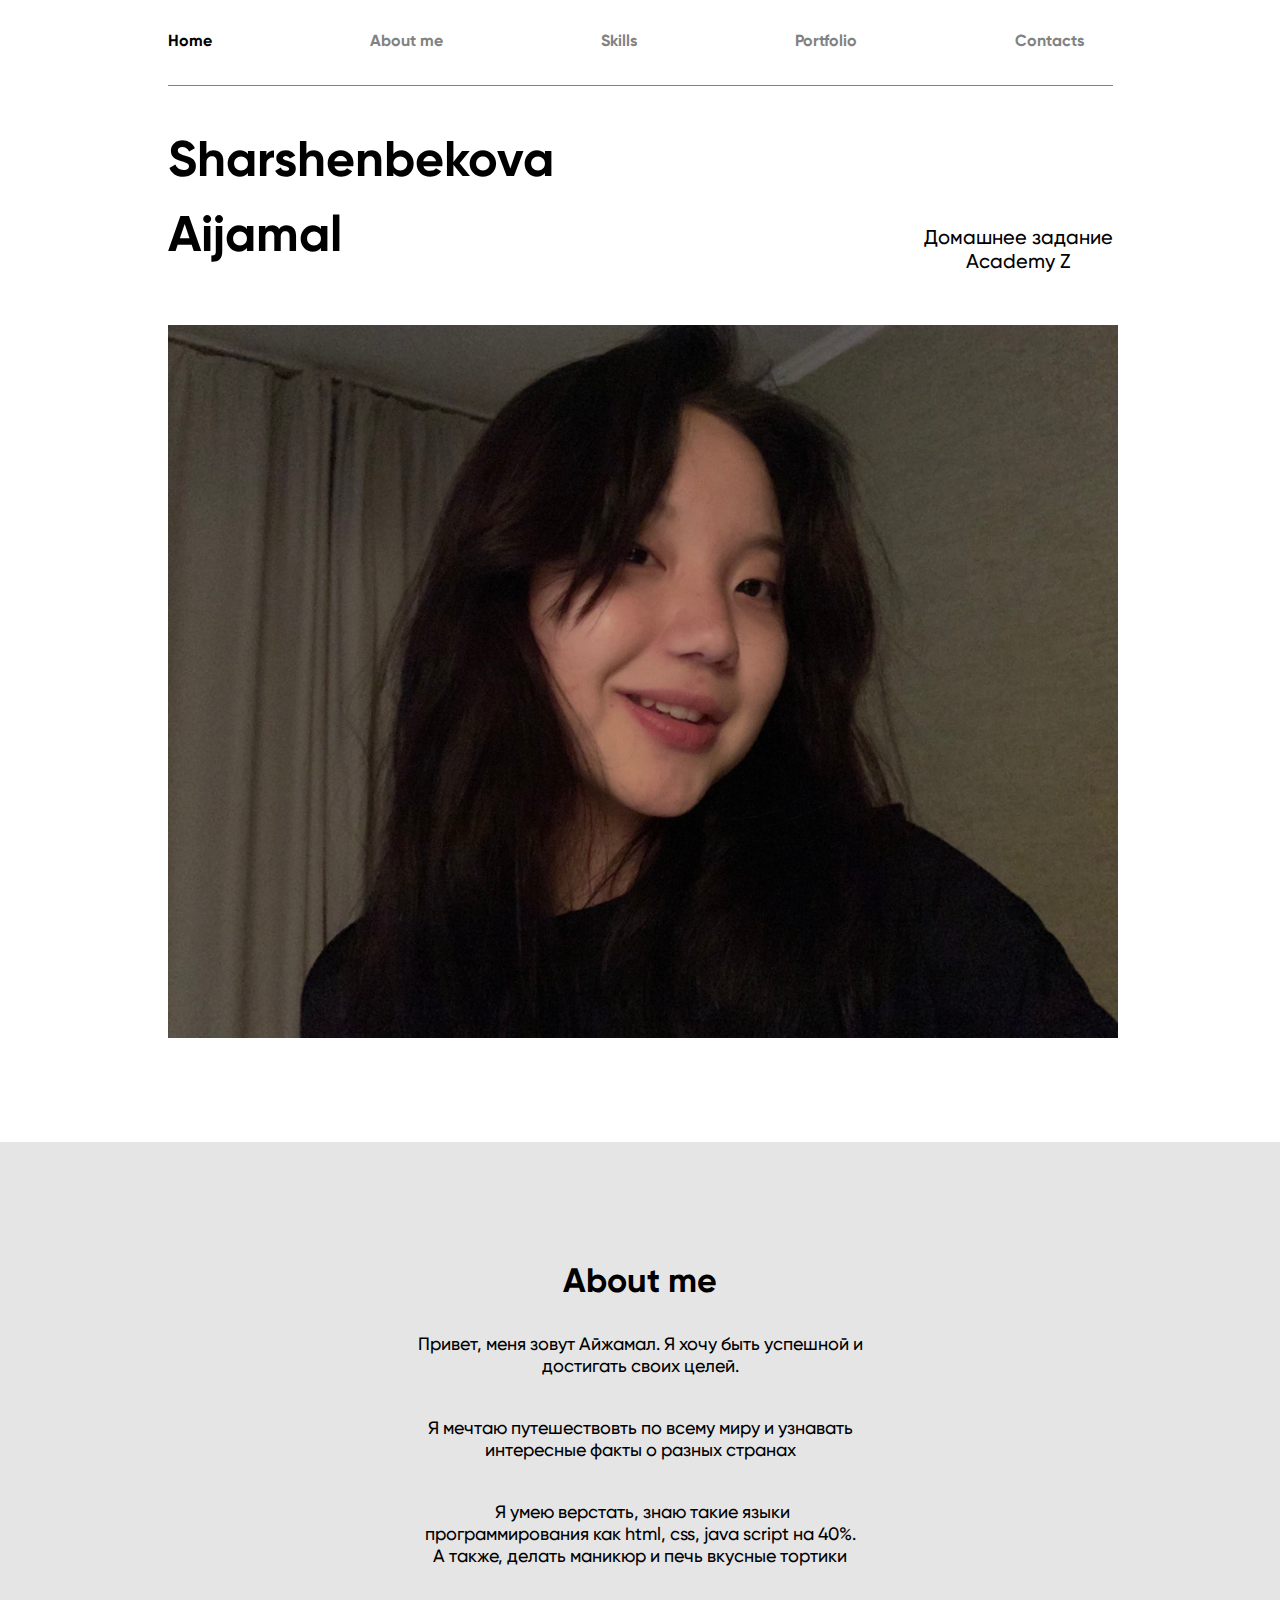
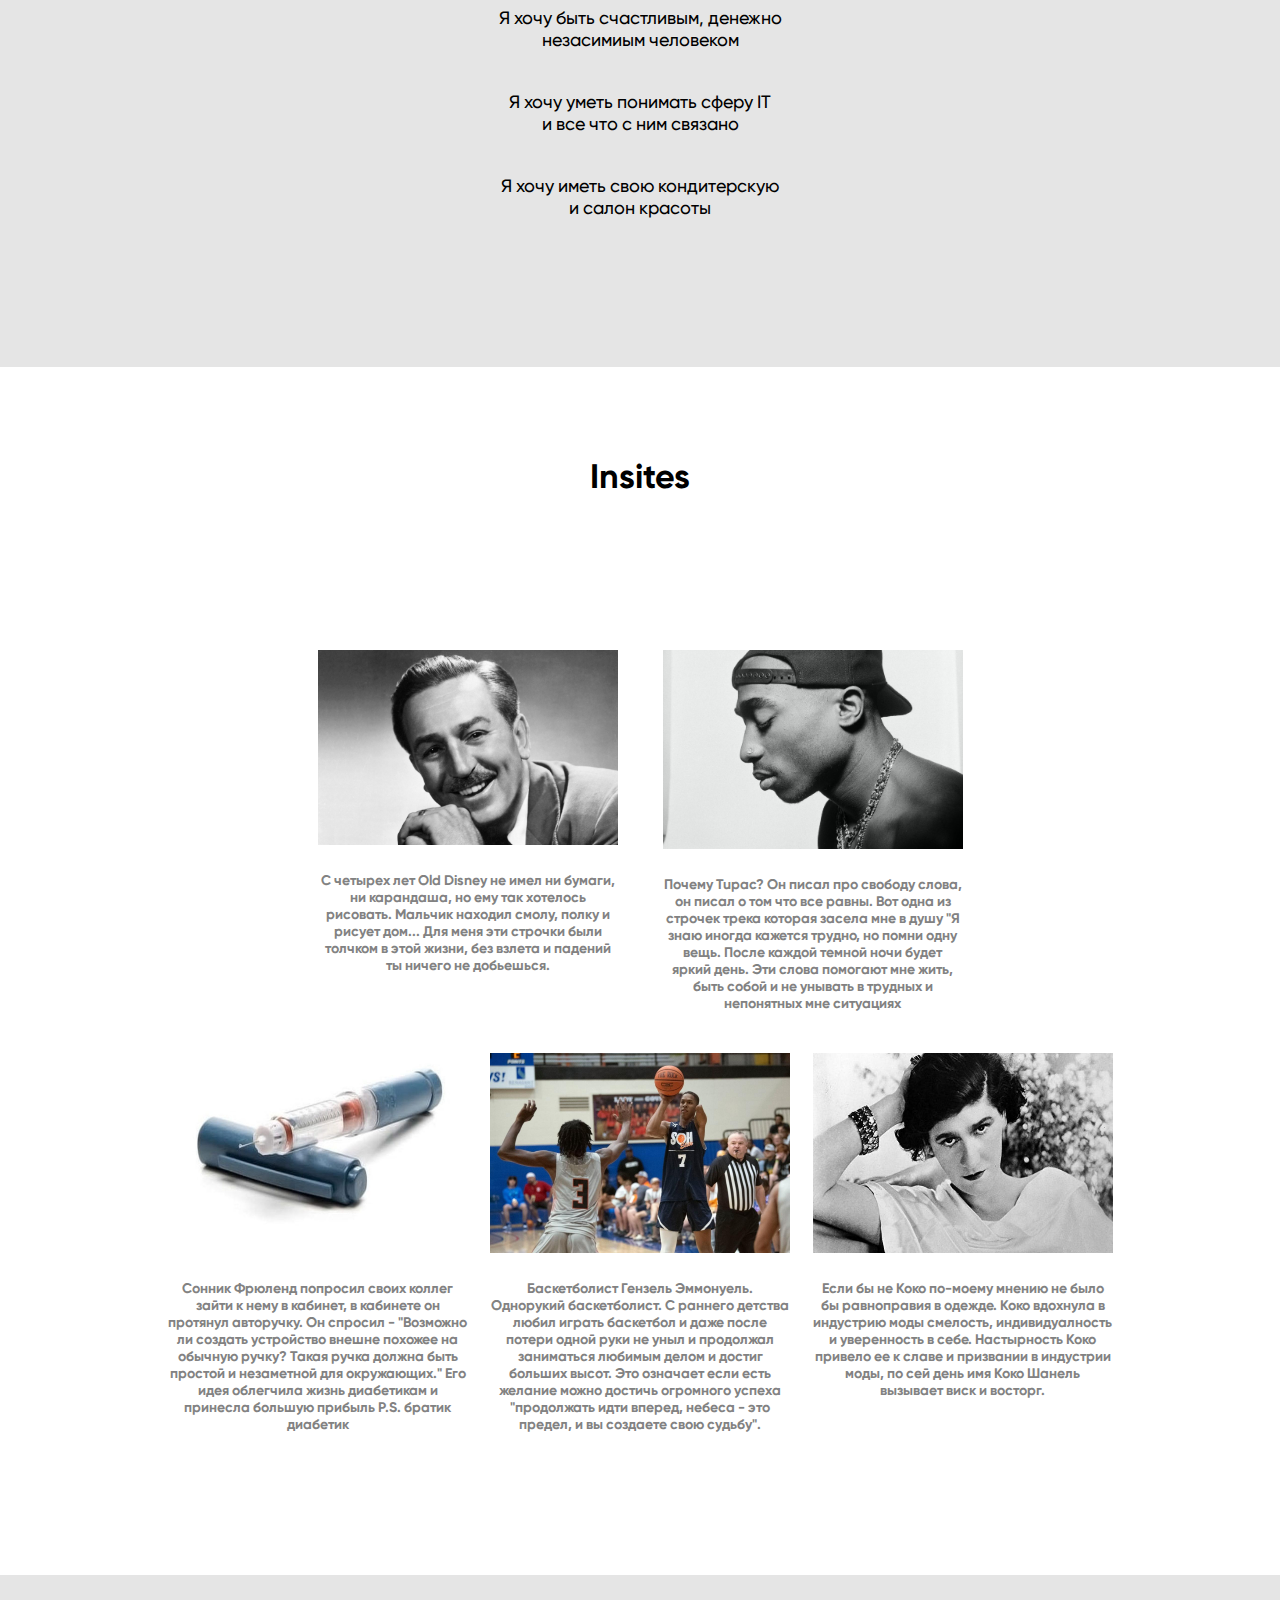
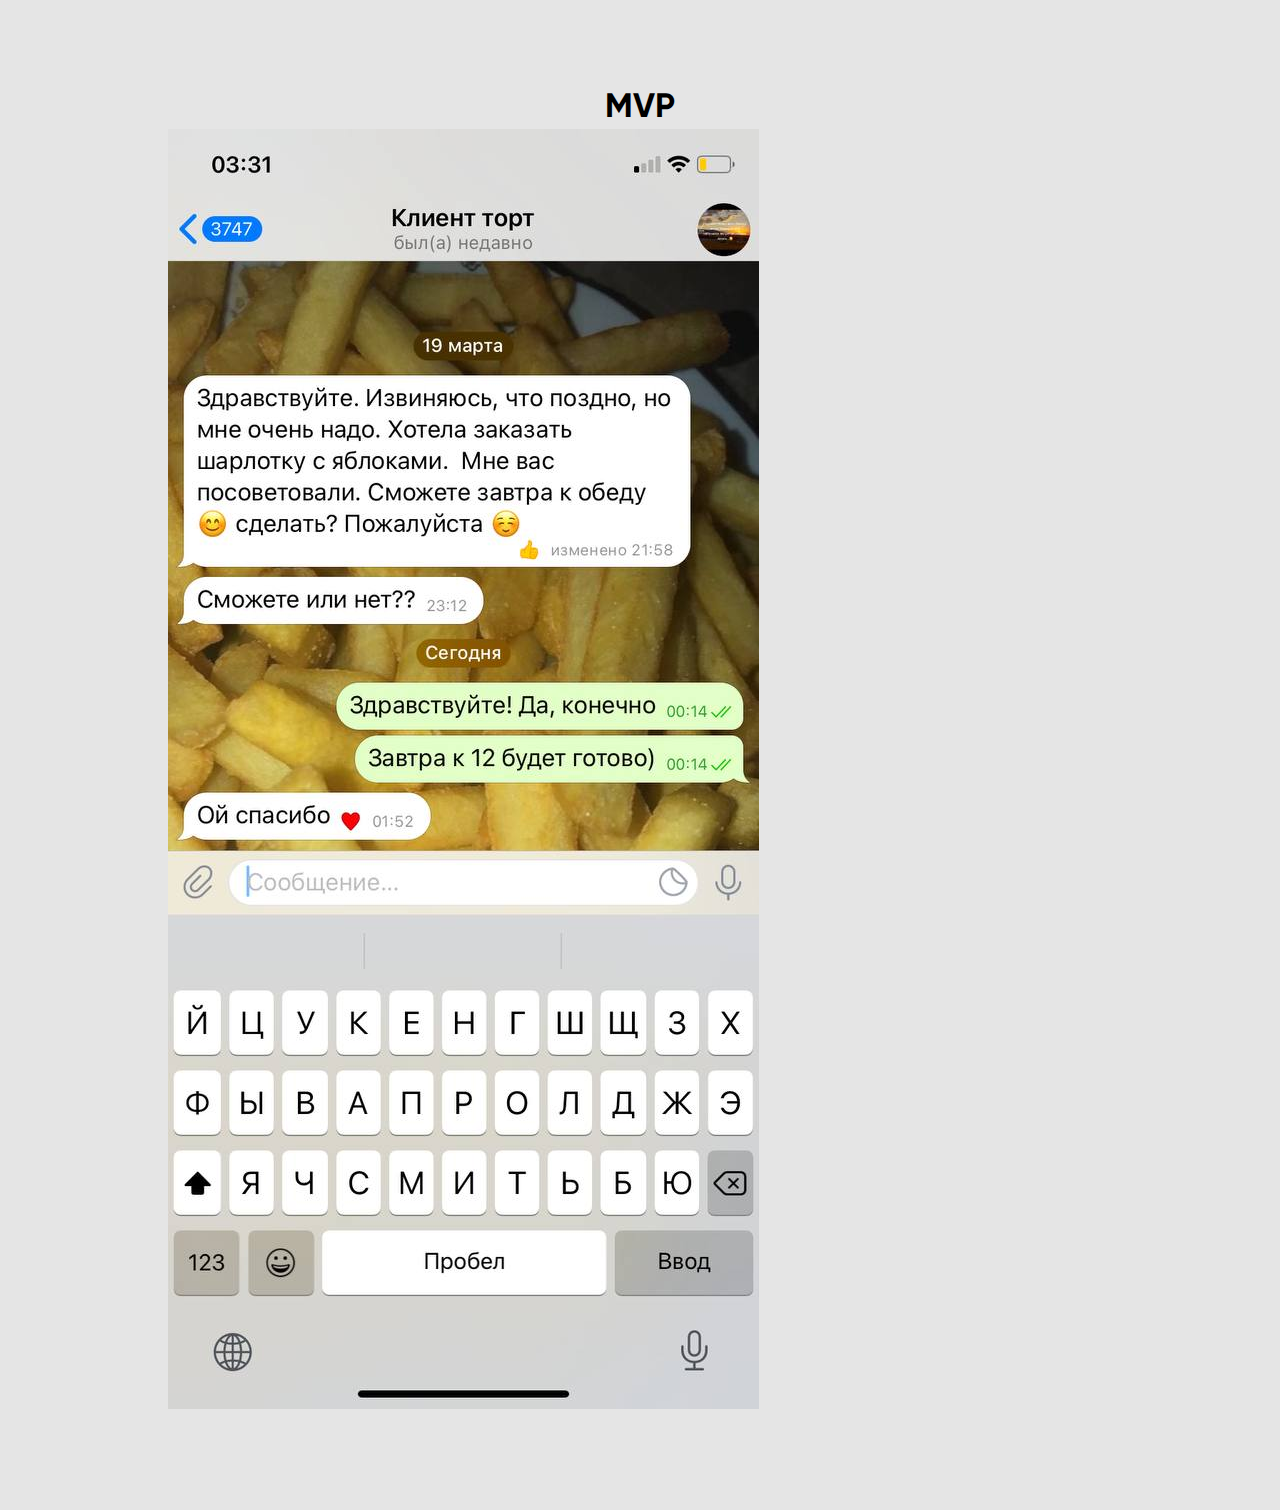
==== index.html @ e27c79f1 "aijamal" ====
<!DOCTYPE html>
<html lang="en">
    <head>
        <meta charset="UTF-8">
        <title>Denis Novik</title>
        <link rel="stylesheet" href="fonts/fonts.css">
        <link rel="stylesheet" href="css/core.css">
        <link rel="stylesheet" href="css/style.css">
    </head>
    <body>
        <div class="wrapper">

            <div class="menu">
                <div class="container">
                    <header>
                        <nav class="menu__inner">
                            <ul>
                                <li>
                                    <a class="home_a btn ordinary" href="">Home</a>
                                </li>
                                <li>
                                    <a class="btn ordinary" href="">About me</a>
                                </li>
                                <li>
                                    <a class="btn ordinary" href="">Skills</a>
                                </li>
                                <li>
                                    <a class="btn ordinary" href="">Portfolio</a>
                                </li>
                                <li>
                                    <a class="btn ordinary" href="">Contacts</a>
                                </li>
                            </ul>
                        </nav>
                    </header>
                </div>

                <div class="home">
                    <div class="container">
                        <div class="home_inner">
                            <h1>Sharshenbekova Aijamal</h1>
                            <p>Домашнее задание <br>Academy Z</p>
                            <img src="images/home/aijamal.jpg" alt=""></div>
                    </div>
                </div>

                <div class="me">
                    <div class="container">
                        <h2>About me</h2>
                        <p class="p1">Привет, меня зовут Айжамал. Я хочу быть успешной и <br>достигать своих целей.</p>
                        <p class="p1">Я мечтаю путешествовть по всему миру и узнавать  <br>интересные факты о разных странах</p>
                        <p class="p1"> Я умею верстать, знаю такие языки  <br>программирования как html, css, java script на 40%.
                            <br>А также, делать маникюр и печь вкусные тортики</p>
                        <p class="p1"> Я хочу быть счастливым, денежно <br>незасимиым человеком</p>
                        <p class="p1"> Я хочу уметь понимать сферу IT <br>и все что с ним связано</p>
                        <p class="p1"> Я хочу иметь свою кондитерскую <br>и салон красоты</p>
                    </div>
                </div>

                <div class="skills">
                    <div class="container">
                        <h2>Insites</h2>
                        <div class="skills_blocks">
                            <div class="skills_items1">
                                <div class="skills_items">
                                    <img class="disney1" src="images/skills/waltdisney.jpg" alt="">
                                    <h3>C четырех лет Old Disney не имел ни бумаги, ни карандаша, но ему так хотелось рисовать. Мальчик находил смолу, полку и рисует дом... Для меня эти строчки были толчком в этой жизни, без взлета и падений ты ничего не добьешься.</h3>
                                </div>
                                <div class="skills_items">
                                    <img class="topac" src="images/skills/topac.jpg" alt="">
                                    <h3>Почему Tupac? Он писал про свободу слова, он писал о том что все равны. Вот одна из строчек трека которая засела мне в душу "Я знаю иногда кажется трудно, но помни одну вещь. После каждой темной ночи будет яркий день. Эти слова помогают мне жить, быть собой и не унывать в трудных и непонятных мне ситуациях</h3>
                                </div>
                            </div>
                            <div class="skills_items2">
                                <div class="skills_items">
                                    <img class="hg200" src="images/skills/shpic1.jpg" alt="">
                                    <h3>Сонник Фрюленд попросил своих коллег зайти к нему в кабинет, в кабинете он протянул авторучку. Он спросил - "Возможно ли создать устройство внешне похожее на обычную ручку? Такая ручка должна быть простой и незаметной для окружающих." Его идея облегчила жизнь диабетикам и принесла большую прибыль P.S. братик диабетик</h3>
                                </div>
                                <div class="skills_items">
                                    <img src="images/skills/emonuel.jpg" alt="">
                                    <h3>Баскетболист Гензель Эммонуель. Однорукий баскетболист. С раннего детства любил играть баскетбол и даже после потери одной руки не уныл и продолжал заниматься любимым делом и достиг больших высот. Это означает если есть желание можно достичь огромного успеха "продолжать идти вперед, небеса - это предел, и вы создаете свою судьбу".</h3>
                                </div>
                                <div class="skills_items">
                                    <img class="hg200" src="images/skills/coco.jpg" alt="">
                                    <h3>Если бы не Коко по-моему мнению не было бы равноправия в одежде. Коко вдохнула в индустрию моды смелость, индивидуалность и уверенность в себе. Настырность Коко привело ее к славе и призвании в индустрии моды, по сей день имя Коко Шанель вызывает виск и восторг.</h3>
                                </div>
                            </div>
                        </div>
                    </div>
                </div>

                <div class="portfolio">
                    <div class="container">
                        <h2>MVP</h2>
                        <img src="images/mvp/mvp1.jpg" alt="">
                    </div>
                </div>

            </div>
        </div>
    </body>
</html>
---- fonts/fonts.css ----
@font-face {
	font-family: 'Girloy';
	src: url('Gilroy-Bold[1]/fonts/Gilroy-Bold[1].eot');
	src: local('☺'), url('Gilroy-Bold[1]/fonts/Gilroy-Bold[1].woff') format('woff'), url('Gilroy-Bold[1]/fonts/Gilroy-Bold[1].ttf') format('truetype'), url('Gilroy-Bold[1]/fonts/Gilroy-Bold[1].svg') format('svg');
	font-weight: 700;
	font-style: normal;
}
@font-face {
	font-family: 'Girloy';
	src: url('Gilroy-Medium/fonts/Gilroy-Medium.eot');
	src: local('☺'), url('Gilroy-Medium/fonts/Gilroy-Medium.woff') format('woff'), url('Gilroy-Medium/fonts/Gilroy-Medium.ttf') format('truetype'), url('Gilroy-Medium/fonts/Gilroy-Medium.svg') format('svg');
	font-weight: 500;
	font-style: normal;
}
---- css/core.css ----
* {
    font: 14px "Girloy", sans-serif;
    font-weight: normal;
    margin: 0;
    padding: 0;
    box-sizing: border-box;
}
.container {
    width: 945px;
    margin: 0 auto;
}
.btn.ordinary {
    color: #828282;
    text-decoration: none;
}
h2 {
    font-size: 34px;
    text-align: center;
    font-weight: bold;
}
---- css/style.css ----
/*MENU*/
.menu {
    padding: 32px 0 0;
}
.menu__inner ul {
    list-style-type: none;
    padding: 0;
    height: 54px;
    width: 945px;
    border-bottom: 1px solid #828282;
}
.menu__inner ul li {
    display: inline;
}
.menu__inner ul li:not(:last-child) {
    margin-right: 155px;
}
.menu__inner a {
    font-weight: 700;
    font-size: 16px;
}
.menu__inner .home_a {
    color: black;
}
/*HOME*/
.home {
    padding: 39px 0 104px;
}
.home_inner {
    display: flex;
    justify-content: space-between;
    align-items: end;
    flex-wrap: wrap;
}
.home_inner h1 {
    font-weight: 700;
    margin: 0;
    flex: 0 1 123px;
    font-size: 50px;
    line-height: 75px;
}
.home_inner p {
    font-size: 20px;
    text-align: center;
}
.home_inner a {
    font-weight: 500;
    transform: rotate(-90deg);
    margin-bottom: 20px;
    color: #828282;
}
.home_inner .eng {
    color: black;
}
.home_inner img {
    margin-top: 50px;
    width: 950px;
}
.me {
    padding: 120px 0 107px;
    background-color: #E5E5E5;
}
.me p {
    width: 485px;
    margin: 0 auto;
    text-align: center;
    font-size: 18px;
}
.me .p1 {
    margin: 30px auto 40px;
}
.skills {
    padding: 91px 0 101px;
}
.skills_items1 {
    display: flex;
    justify-content: space-between;
    width: 645px;
    margin: 150px auto 0;
}
.skills_items2 {
    display: flex;
    justify-content: space-between;
    width: 100%;
}
.skills_items {
    flex: 0 1 166px;
    text-align: center;
}
.skills_items .hg200 {
    height: 200px;
}
.skills_items img {
    width: 300px;
}
.skills_items h3 {
    margin: 23px auto 40px;
    color: #828282;
    font-weight: bold;
}
.skills_items .stars4 {
    margin-top: 15px;
}
/*PORTFOLIO*/
.portfolio {
    padding: 112px 0 96px;
    background-color: #E5E5E5;
}
.portfolio h2 {
    text-align: center;
    font-weight: bold;
    font-size: 34px;
}
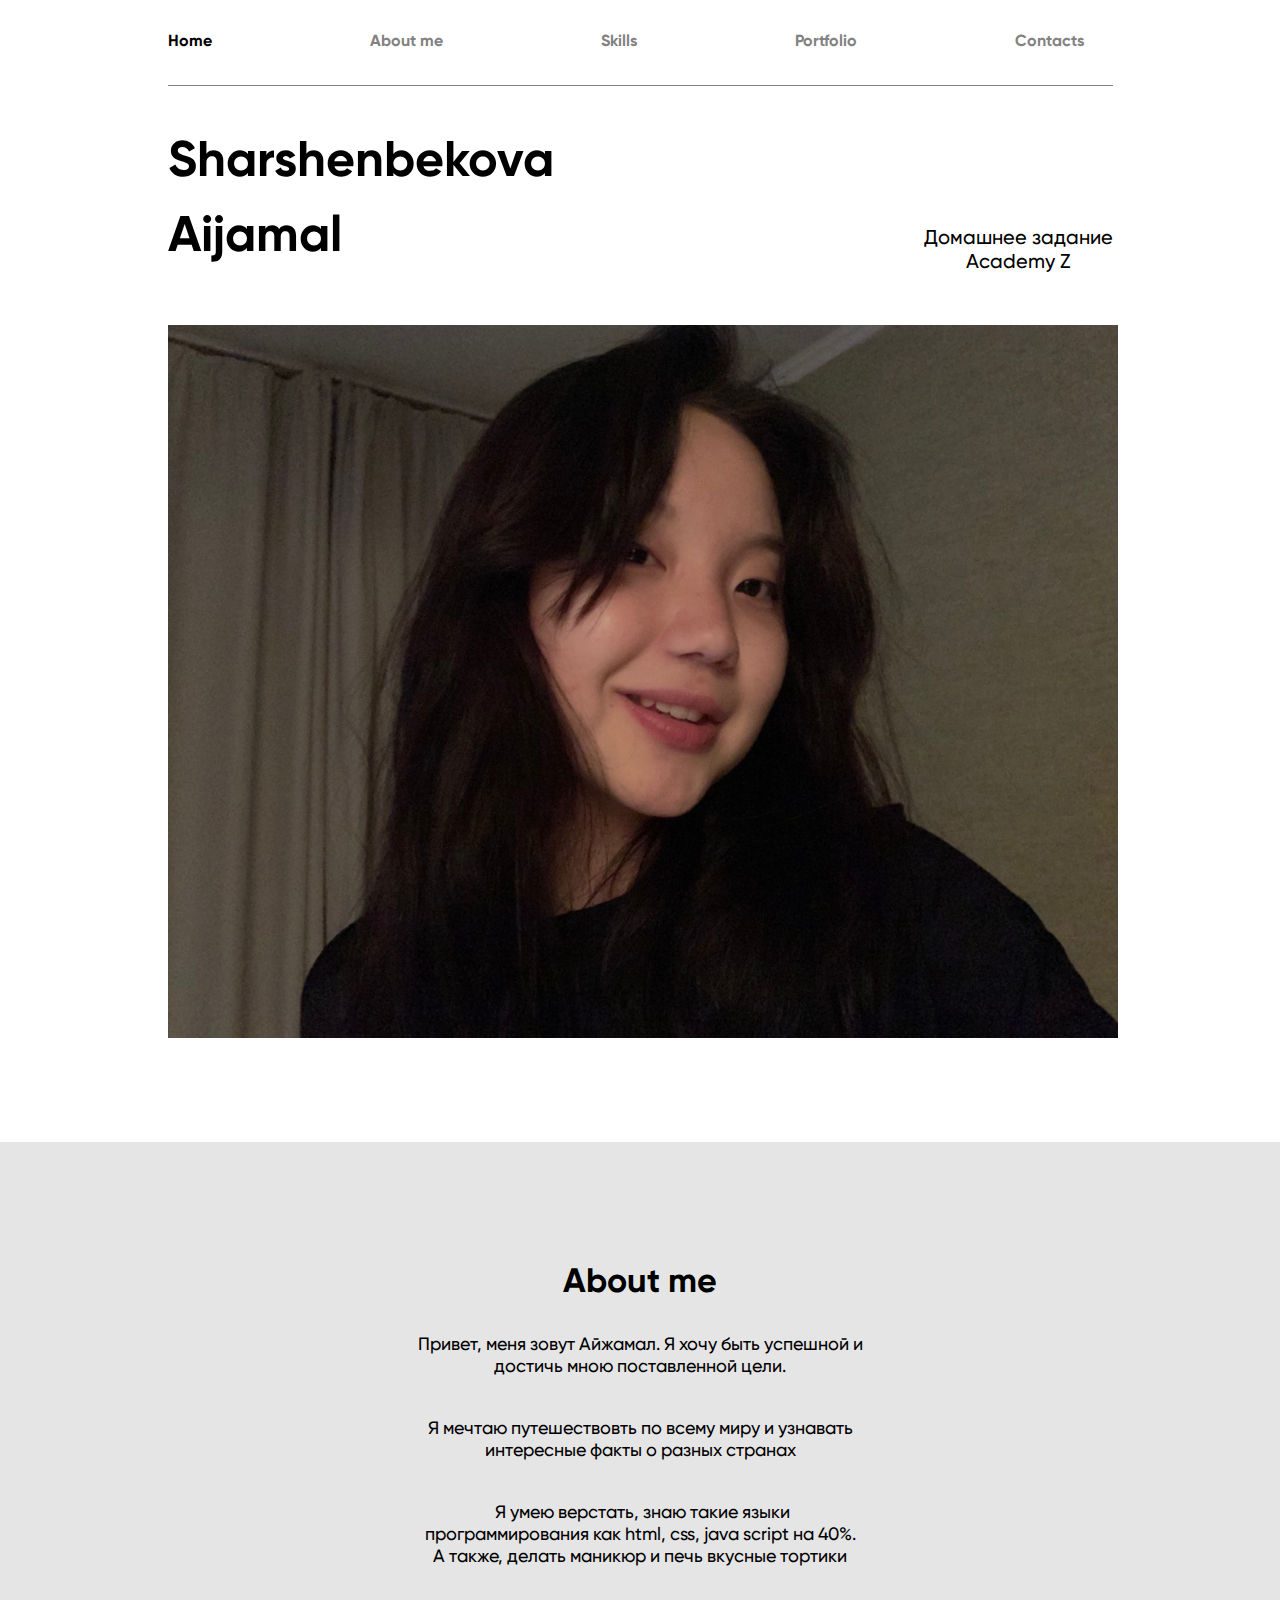
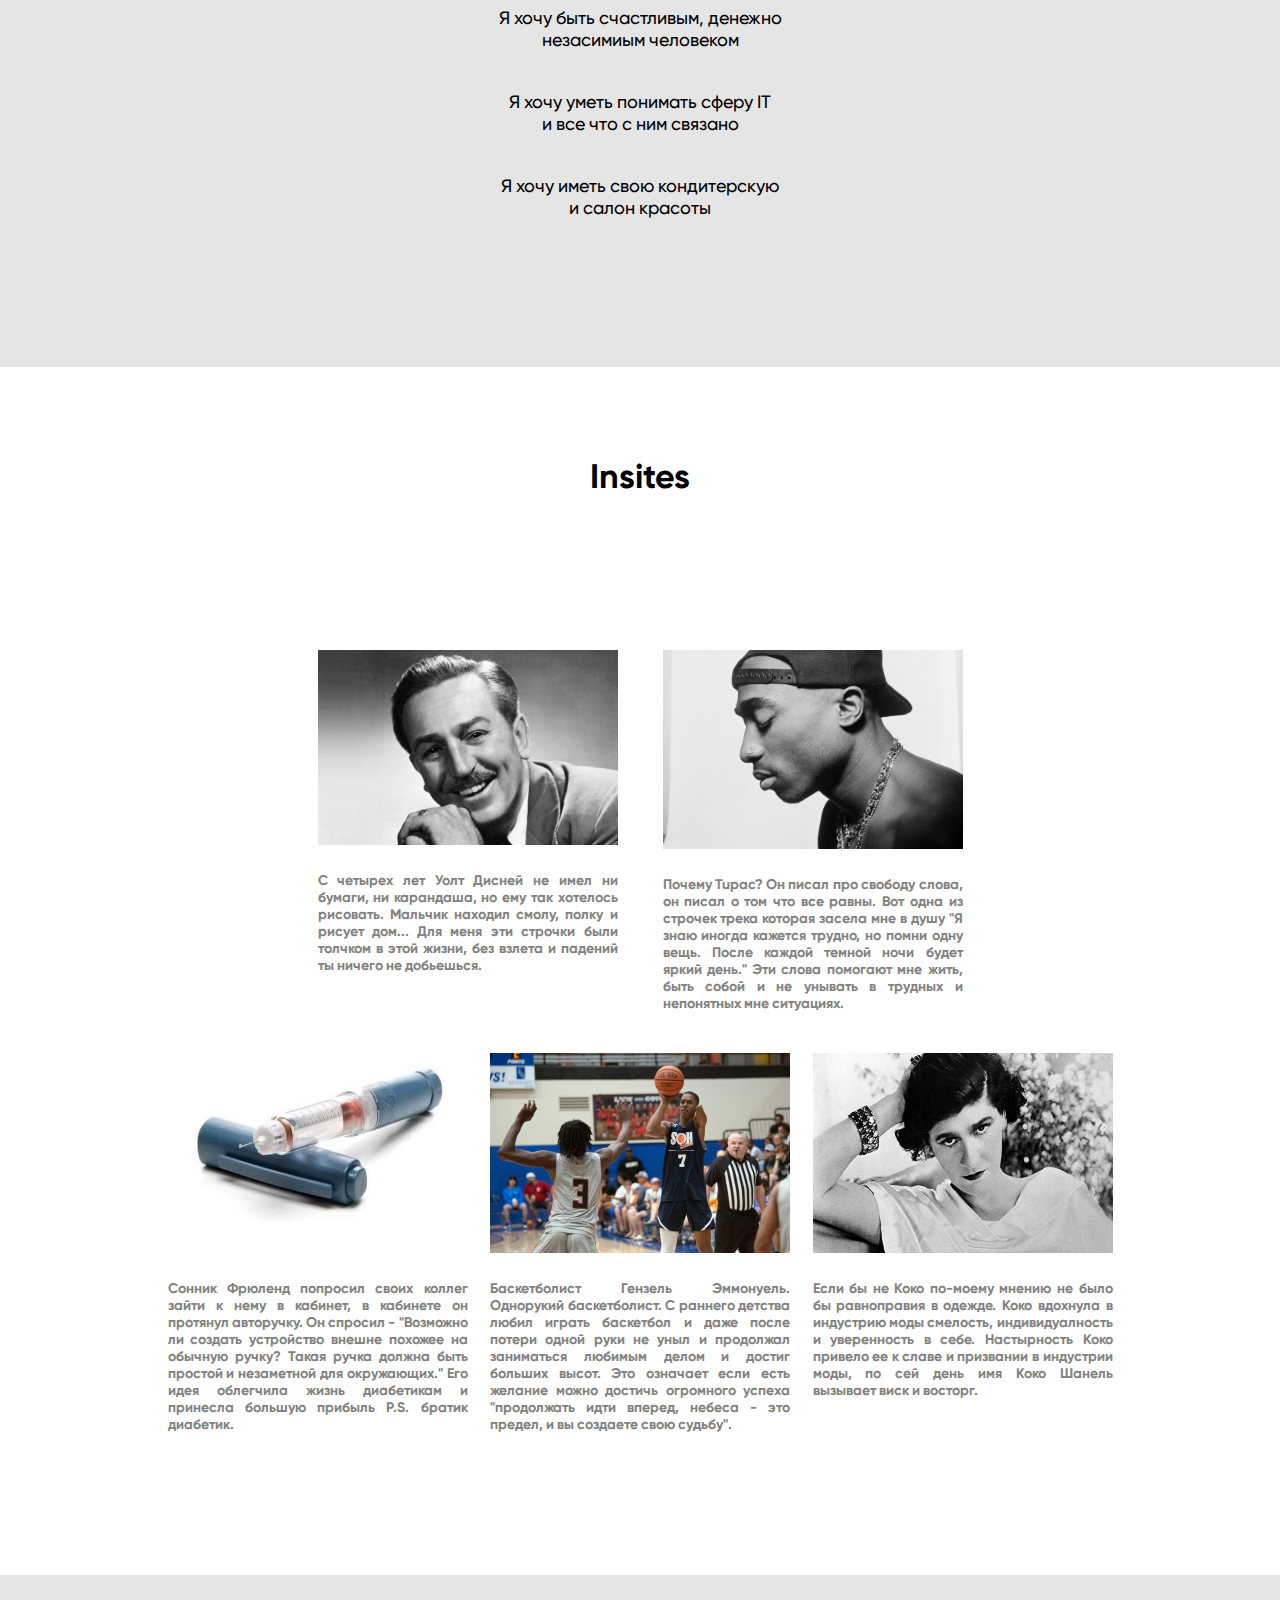
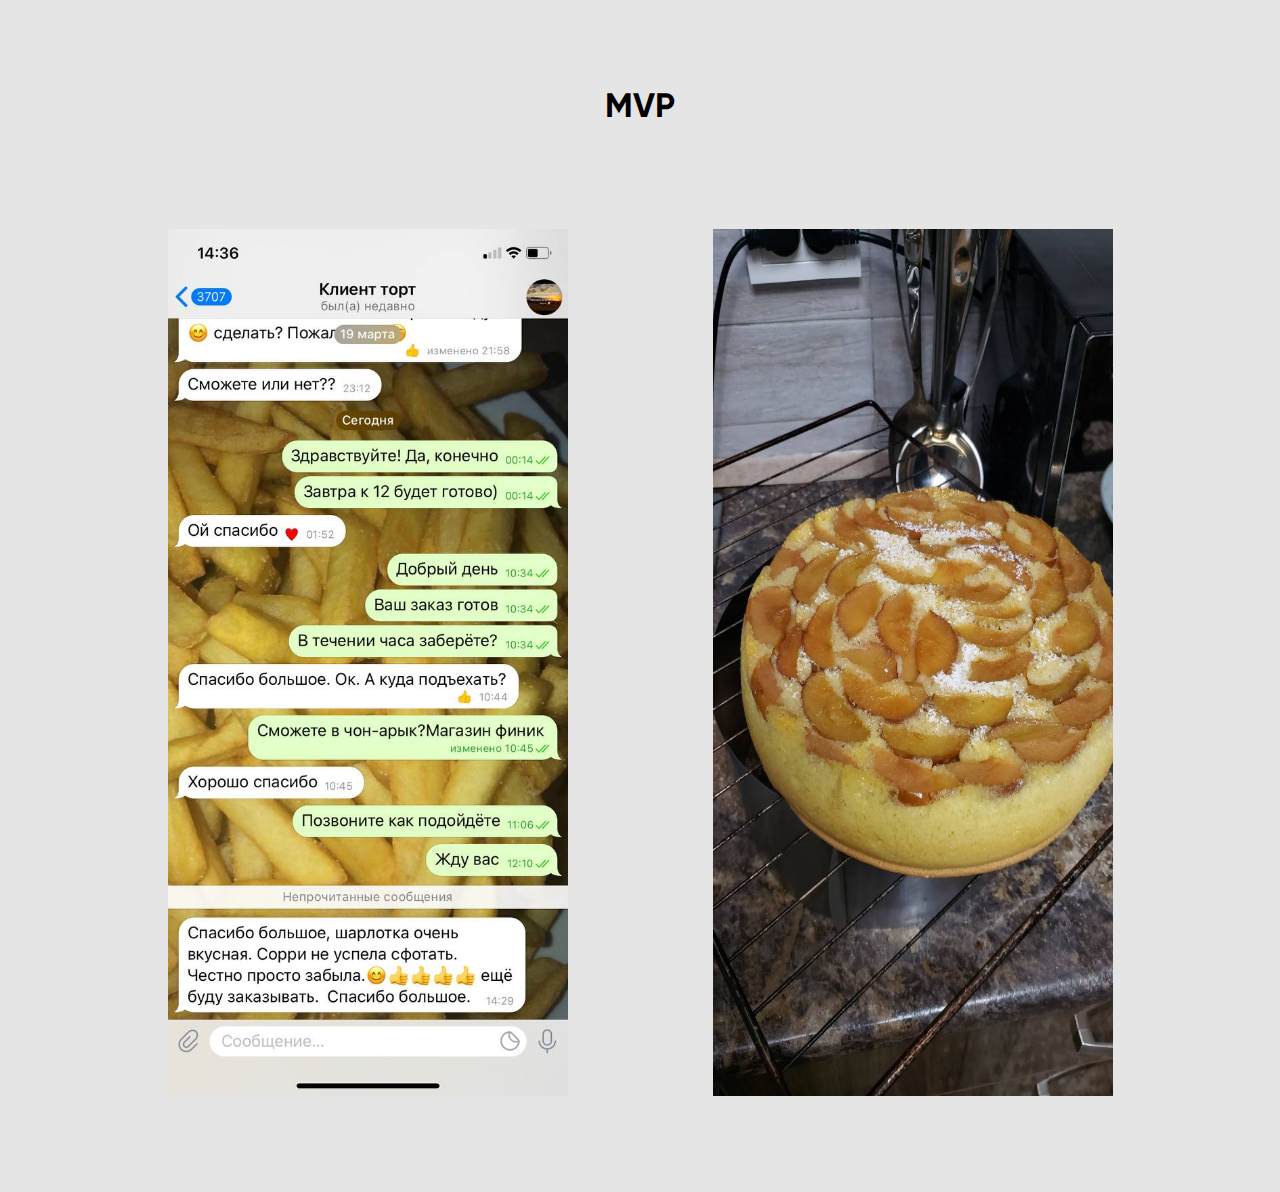
==== commit 6d6fafee: "aijamal" ====
--- a/index.html
+++ b/index.html
@@ -47,7 +47,7 @@
                 <div class="me">
                     <div class="container">
                         <h2>About me</h2>
-                        <p class="p1">Привет, меня зовут Айжамал. Я хочу быть успешной и <br>достигать своих целей.</p>
+                        <p class="p1">Привет, меня зовут Айжамал. Я хочу быть успешной и <br>достичь мною поставленной цели.</p>
                         <p class="p1">Я мечтаю путешествовть по всему миру и узнавать  <br>интересные факты о разных странах</p>
                         <p class="p1">  Я умею верстать, знаю такие языки  <br>программирования как html, css, java script на 40%.
@@ -65,17 +65,17 @@
                             <div class="skills_items1">
                                 <div class="skills_items">
                                     <img class="disney1" src="images/skills/waltdisney.jpg" alt="">
-                                    <h3>C четырех лет Old Disney не имел ни бумаги, ни карандаша, но ему так хотелось рисовать. Мальчик находил смолу, полку и рисует дом... Для меня эти строчки были толчком в этой жизни, без взлета и падений ты ничего не добьешься.</h3>
+                                    <h3>C четырех лет Уолт Дисней не имел ни бумаги, ни карандаша, но ему так хотелось рисовать. Мальчик находил смолу, полку и рисует дом... Для меня эти строчки были толчком в этой жизни, без взлета и падений ты ничего не добьешься.</h3>
                                 </div>
                                 <div class="skills_items">
                                     <img class="topac" src="images/skills/topac.jpg" alt="">
-                                    <h3>Почему Tupac? Он писал про свободу слова, он писал о том что все равны. Вот одна из строчек трека которая засела мне в душу "Я знаю иногда кажется трудно, но помни одну вещь. После каждой темной ночи будет яркий день. Эти слова помогают мне жить, быть собой и не унывать в трудных и непонятных мне ситуациях</h3>
+                                    <h3>Почему Tupac? Он писал про свободу слова, он писал о том что все равны. Вот одна из строчек трека которая засела мне в душу "Я знаю иногда кажется трудно, но помни одну вещь. После каждой темной ночи будет яркий день." Эти слова помогают мне жить, быть собой и не унывать в трудных и непонятных мне ситуациях.</h3>
                                 </div>
                             </div>
                             <div class="skills_items2">
                                 <div class="skills_items">
                                     <img class="hg200" src="images/skills/shpic1.jpg" alt="">
-                                    <h3>Сонник Фрюленд попросил своих коллег зайти к нему в кабинет, в кабинете он протянул авторучку. Он спросил - "Возможно ли создать устройство внешне похожее на обычную ручку? Такая ручка должна быть простой и незаметной для окружающих." Его идея облегчила жизнь диабетикам и принесла большую прибыль P.S. братик диабетик</h3>
+                                    <h3>Сонник Фрюленд попросил своих коллег зайти к нему в кабинет, в кабинете он протянул авторучку. Он спросил - "Возможно ли создать устройство внешне похожее на обычную ручку? Такая ручка должна быть простой и незаметной для окружающих." Его идея облегчила жизнь диабетикам и принесла большую прибыль P.S. братик диабетик.</h3>
                                 </div>
                                 <div class="skills_items">
                                     <img src="images/skills/emonuel.jpg" alt="">
@@ -92,8 +92,13 @@
 
                 <div class="portfolio">
                     <div class="container">
-                        <h2>MVP</h2>
-                        <img src="images/mvp/mvp1.jpg" alt="">
+                        <div class="mvp_inner">
+                            <h2>MVP</h2>
+                            <div class="mvp">
+                                <img src="images/mvp/mvp.jpg" alt="mvp">
+                                <img src="images/mvp/mvp2.jpg" alt="mvp2">
+                            </div>
+                        </div>
                     </div>
                 </div>
 
--- a/css/style.css
+++ b/css/style.css
@@ -93,10 +93,12 @@
 .skills_items img {
     width: 300px;
 }
+
 .skills_items h3 {
     margin: 23px auto 40px;
     color: #828282;
     font-weight: bold;
+    text-align: justify;
 }
 .skills_items .stars4 {
     margin-top: 15px;
@@ -110,4 +112,12 @@
     text-align: center;
     font-weight: bold;
     font-size: 34px;
+    margin-bottom: 100px;
 }
+.portfolio .mvp {
+    display: flex;
+    justify-content: space-between;
+}
+.portfolio .mvp img {
+    width: 400px;
+}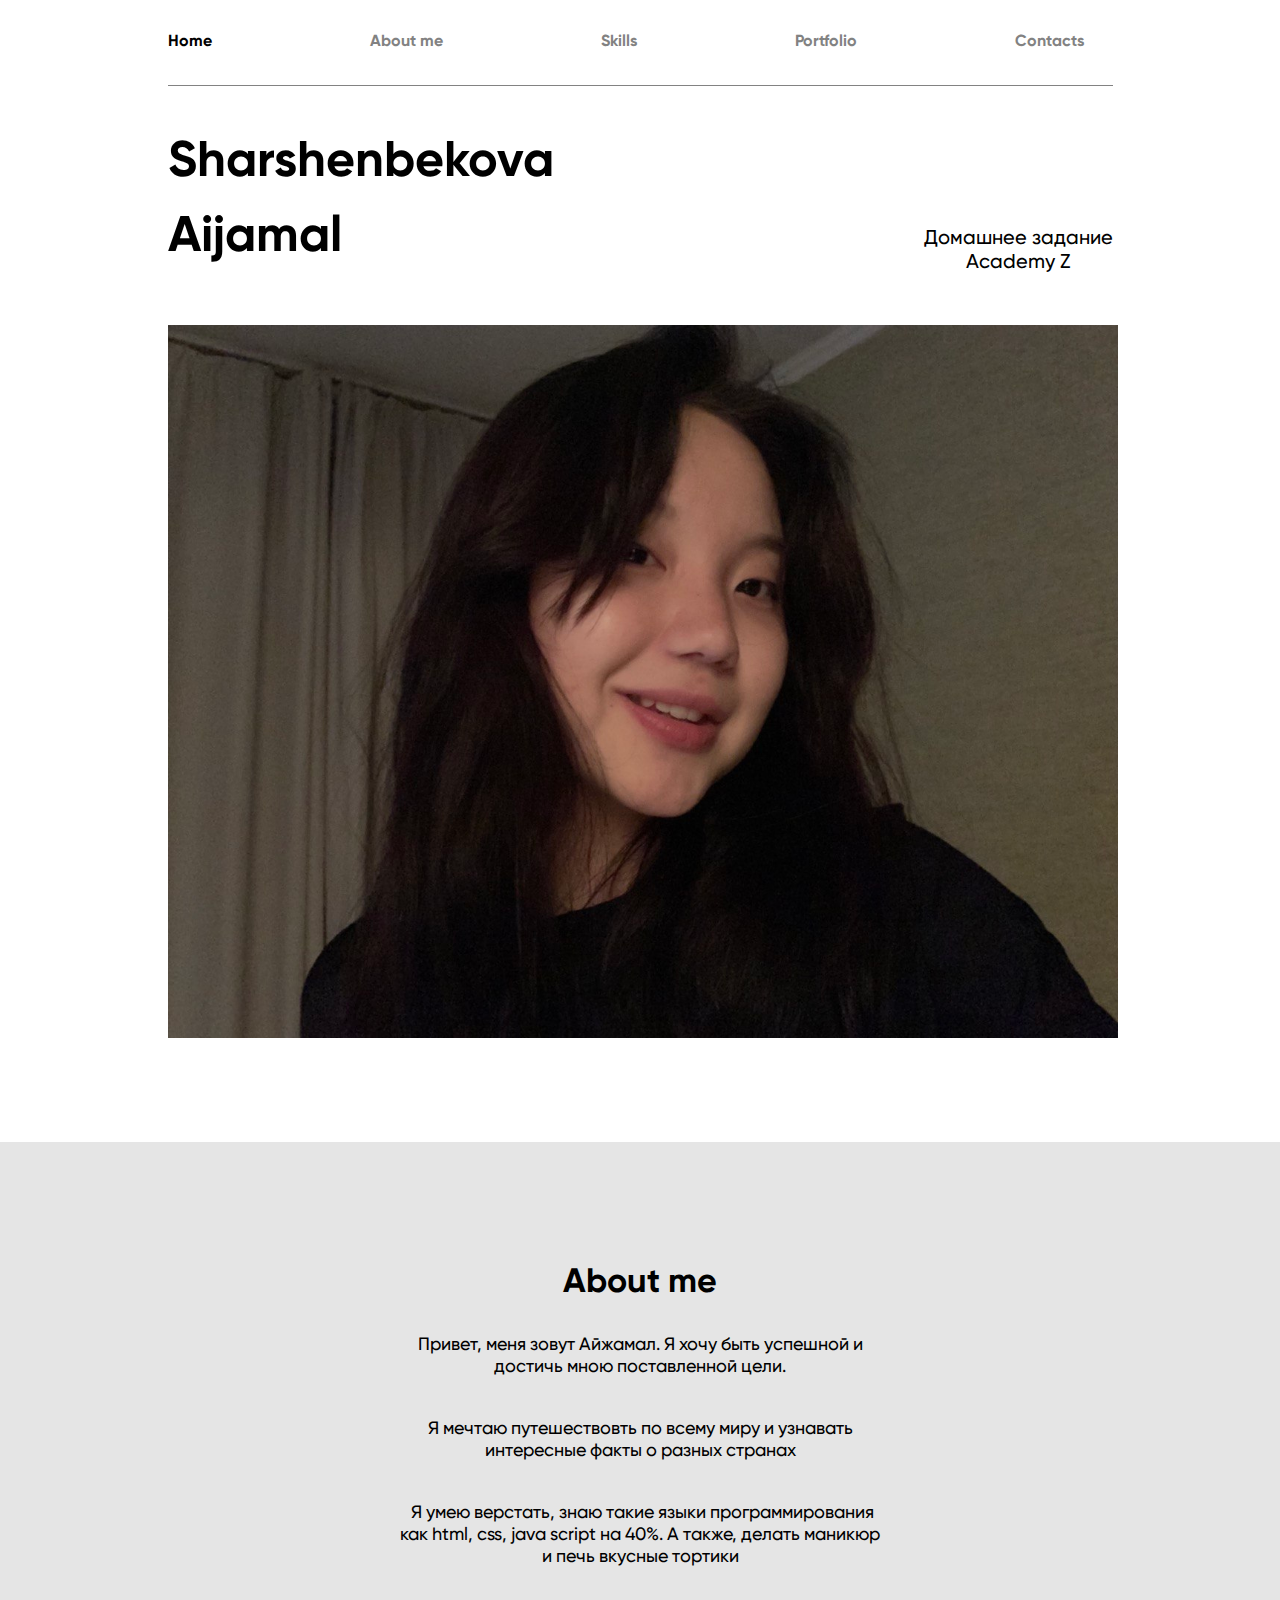
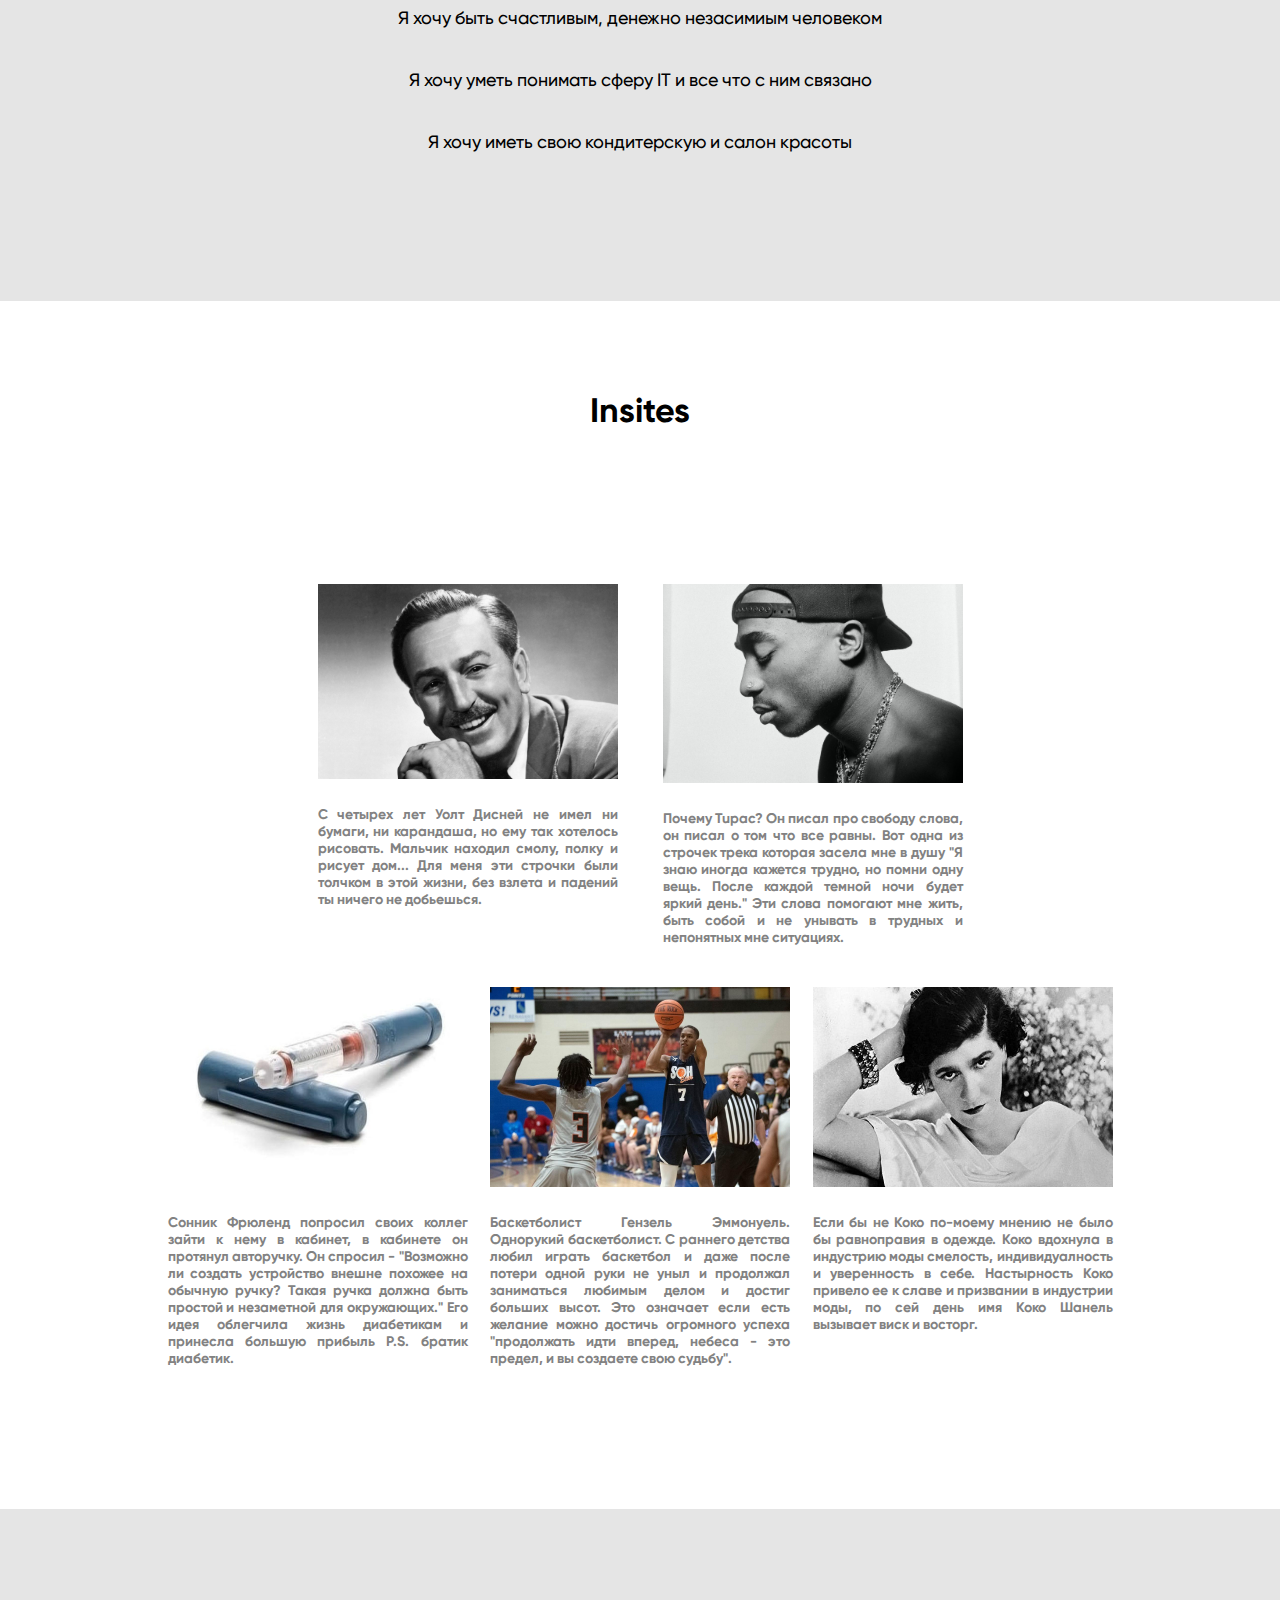
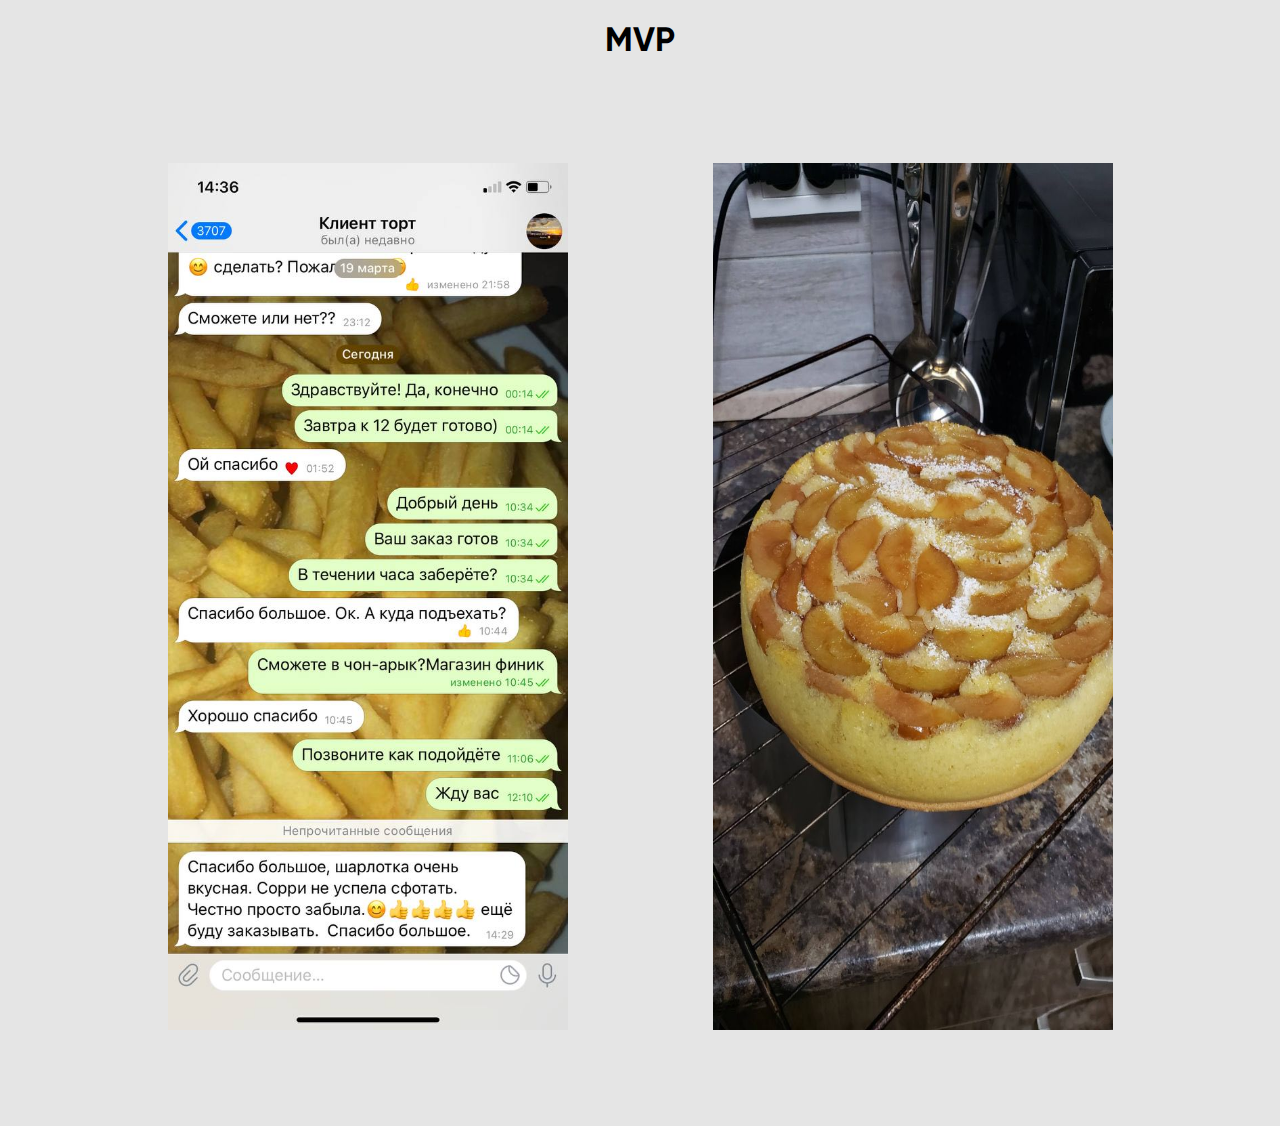
==== commit 17a54869: "aijamal" ====
--- a/index.html
+++ b/index.html
@@ -47,14 +47,14 @@
                 <div class="me">
                     <div class="container">
                         <h2>About me</h2>
-                        <p class="p1">Привет, меня зовут Айжамал. Я хочу быть успешной и <br>достичь мною поставленной цели.</p>
-                        <p class="p1">Я мечтаю путешествовть по всему миру и узнавать  <br>интересные факты о разных странах</p>
+                        <p class="p1">Привет, меня зовут Айжамал. Я хочу быть успешной и достичь мною поставленной цели.</p>
+                        <p class="p1">Я мечтаю путешествовть по всему миру и узнавать интересные факты о разных странах</p>
                         <p class="p1"> -Я умею верстать, знаю такие языки  <br>программирования как html, css, java script на 40%.
-                            <br>А также, делать маникюр и печь вкусные тортики</p>
-                        <p class="p1"> Я хочу быть счастливым, денежно <br>незасимиым человеком</p>
-                        <p class="p1"> Я хочу уметь понимать сферу IT <br>и все что с ним связано</p>
-                        <p class="p1"> Я хочу иметь свою кондитерскую <br>и салон красоты</p>
+Я умею верстать, знаю такие языки  программирования как html, css, java script на 40%.
+                            А также, делать маникюр и печь вкусные тортики</p>
+                        <p class="p1"> Я хочу быть счастливым, денежно незасимиым человеком</p>
+                        <p class="p1"> Я хочу уметь понимать сферу IT и все что с ним связано</p>
+                        <p class="p1"> Я хочу иметь свою кондитерскую и салон красоты</p>
                     </div>
                 </div>
 
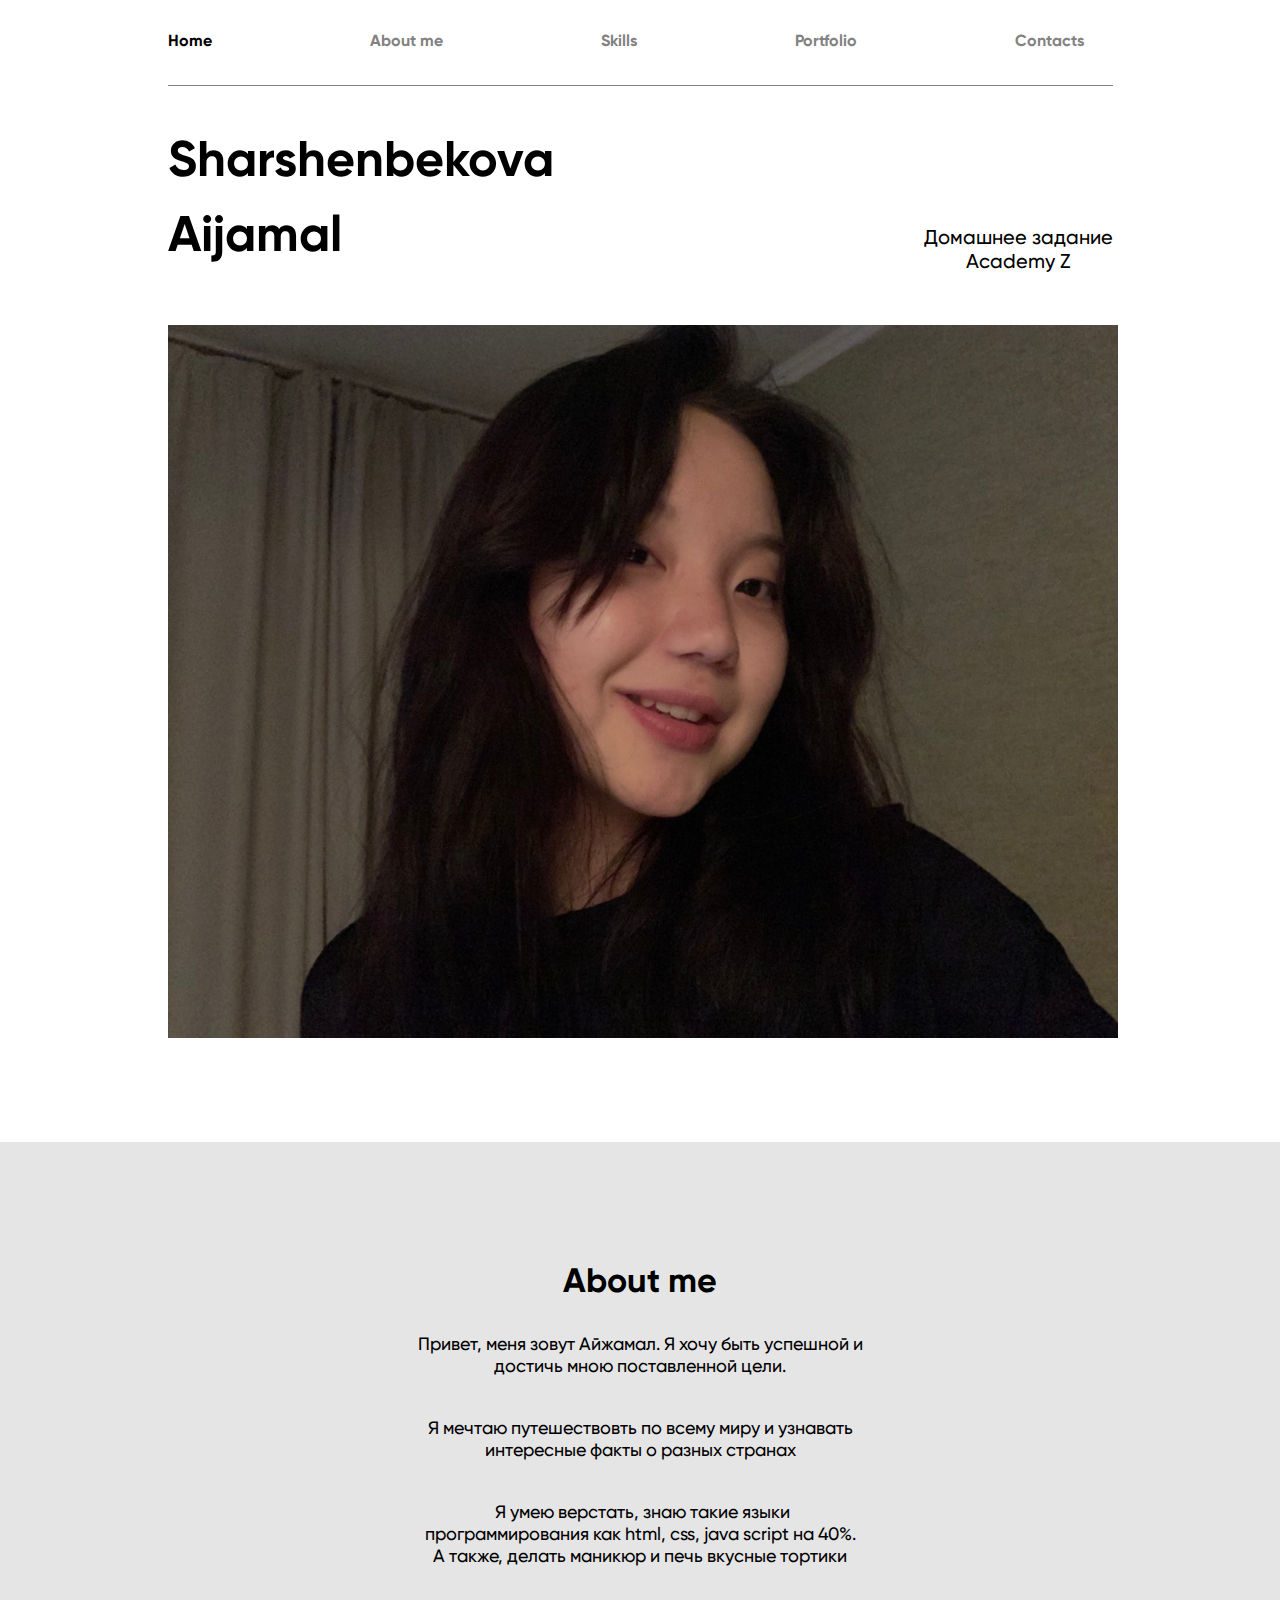
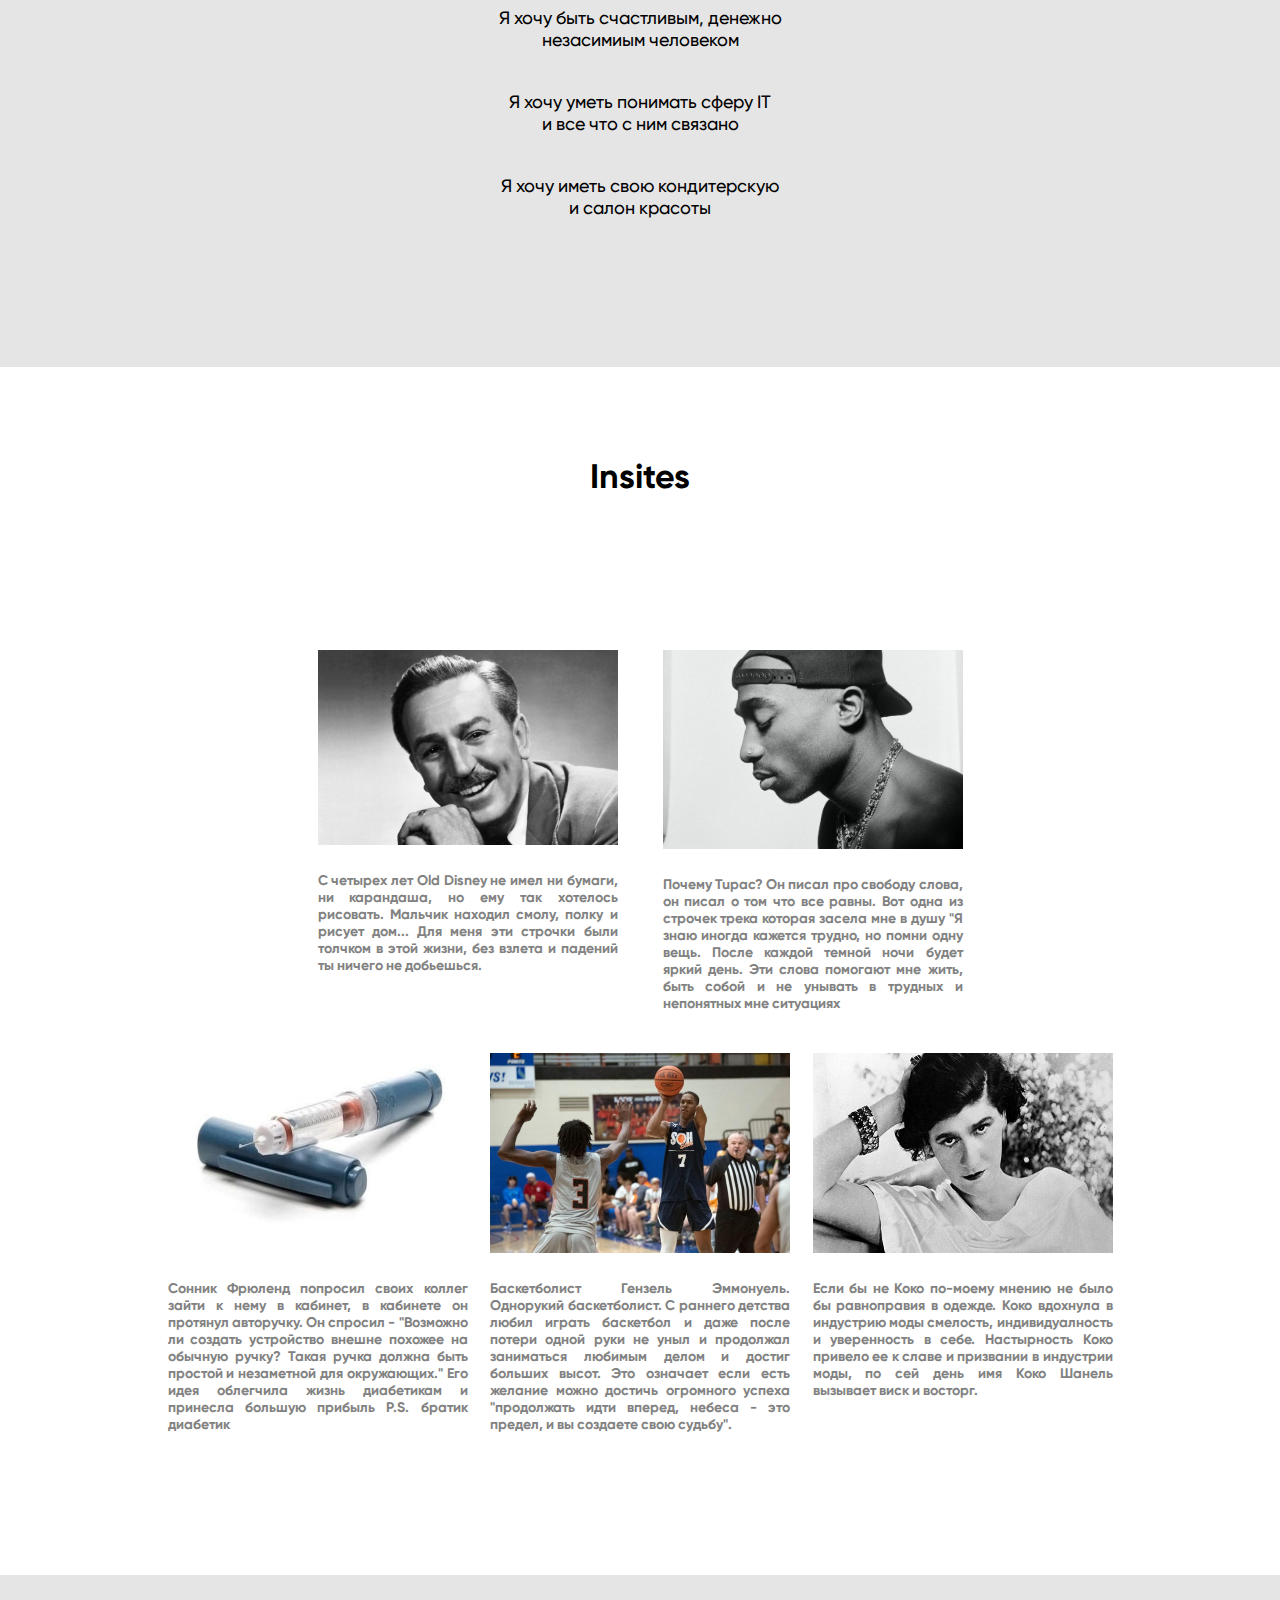
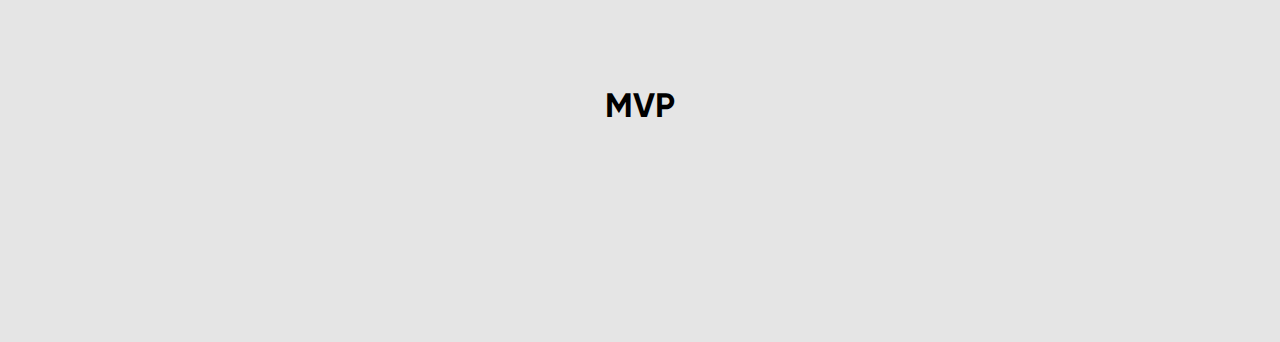
==== commit 997e5968: "aijamal" ====
--- a/index.html
+++ b/index.html
@@ -1,108 +1,103 @@
-<!DOCTYPE html>
-<html lang="en">
-    <head>
-        <meta charset="UTF-8">
-        <title>Denis Novik</title>
-        <link rel="stylesheet" href="fonts/fonts.css">
-        <link rel="stylesheet" href="css/core.css">
-        <link rel="stylesheet" href="css/style.css">
-    </head>
-    <body>
-        <div class="wrapper">
-
-            <div class="menu">
-                <div class="container">
-                    <header>
-                        <nav class="menu__inner">
-                            <ul>
-                                <li>
-                                    <a class="home_a btn ordinary" href="">Home</a>
-                                </li>
-                                <li>
-                                    <a class="btn ordinary" href="">About me</a>
-                                </li>
-                                <li>
-                                    <a class="btn ordinary" href="">Skills</a>
-                                </li>
-                                <li>
-                                    <a class="btn ordinary" href="">Portfolio</a>
-                                </li>
-                                <li>
-                                    <a class="btn ordinary" href="">Contacts</a>
-                                </li>
-                            </ul>
-                        </nav>
-                    </header>
-                </div>
-
-                <div class="home">
-                    <div class="container">
-                        <div class="home_inner">
-                            <h1>Sharshenbekova Aijamal</h1>
-                            <p>Домашнее задание <br>Academy Z</p>
-                            <img src="images/home/aijamal.jpg" alt=""></div>
-                    </div>
-                </div>
-
-                <div class="me">
-                    <div class="container">
-                        <h2>About me</h2>
-                        <p class="p1">Привет, меня зовут Айжамал. Я хочу быть успешной и достичь мною поставленной цели.</p>
-                        <p class="p1">Я мечтаю путешествовть по всему миру и узнавать интересные факты о разных странах</p>
+<!DOCTYPE html>
+<html lang="en">
+    <head>
+        <meta charset="UTF-8">
+        <title>Sharshenbekova Aijamal</title>
+        <link rel="stylesheet" href="fonts/fonts.css">
+        <link rel="stylesheet" href="css/core.css">
+        <link rel="stylesheet" href="css/style.css">
+    </head>
+    <body>
+        <div class="wrapper">
+
+            <div class="menu">
+                <div class="container">
+                    <header>
+                        <nav class="menu__inner">
+                            <ul>
+                                <li>
+                                    <a class="home_a btn ordinary" href="">Home</a>
+                                </li>
+                                <li>
+                                    <a class="btn ordinary" href="">About me</a>
+                                </li>
+                                <li>
+                                    <a class="btn ordinary" href="">Skills</a>
+                                </li>
+                                <li>
+                                    <a class="btn ordinary" href="">Portfolio</a>
+                                </li>
+                                <li>
+                                    <a class="btn ordinary" href="">Contacts</a>
+                                </li>
+                            </ul>
+                        </nav>
+                    </header>
+                </div>
+
+                <div class="home">
+                    <div class="container">
+                        <div class="home_inner">
+                            <h1>Sharshenbekova Aijamal</h1>
+                            <p>Домашнее задание <br>Academy Z</p>
+                            <img src="images/home/aijamal.jpg" alt=""></div>
+                    </div>
+                </div>
+
+                <div class="me">
+                    <div class="container">
+                        <h2>About me</h2>
+                        <p class="p1">Привет, меня зовут Айжамал. Я хочу быть успешной и <br>достичь мною поставленной цели.</p>
+                        <p class="p1">Я мечтаю путешествовть по всему миру и узнавать  <br>интересные факты о разных странах</p>
                         <p class="p1"> -Я умею верстать, знаю такие языки  программирования как html, css, java script на 40%.
-                            А также, делать маникюр и печь вкусные тортики</p>
-                        <p class="p1"> Я хочу быть счастливым, денежно незасимиым человеком</p>
-                        <p class="p1"> Я хочу уметь понимать сферу IT и все что с ним связано</p>
-                        <p class="p1"> Я хочу иметь свою кондитерскую и салон красоты</p>
-                    </div>
-                </div>
-
-                <div class="skills">
-                    <div class="container">
-                        <h2>Insites</h2>
-                        <div class="skills_blocks">
-                            <div class="skills_items1">
-                                <div class="skills_items">
-                                    <img class="disney1" src="images/skills/waltdisney.jpg" alt="">
-                                    <h3>C четырех лет Уолт Дисней не имел ни бумаги, ни карандаша, но ему так хотелось рисовать. Мальчик находил смолу, полку и рисует дом... Для меня эти строчки были толчком в этой жизни, без взлета и падений ты ничего не добьешься.</h3>
-                                </div>
-                                <div class="skills_items">
-                                    <img class="topac" src="images/skills/topac.jpg" alt="">
-                                    <h3>Почему Tupac? Он писал про свободу слова, он писал о том что все равны. Вот одна из строчек трека которая засела мне в душу "Я знаю иногда кажется трудно, но помни одну вещь. После каждой темной ночи будет яркий день." Эти слова помогают мне жить, быть собой и не унывать в трудных и непонятных мне ситуациях.</h3>
-                                </div>
-                            </div>
-                            <div class="skills_items2">
-                                <div class="skills_items">
-                                    <img class="hg200" src="images/skills/shpic1.jpg" alt="">
-                                    <h3>Сонник Фрюленд попросил своих коллег зайти к нему в кабинет, в кабинете он протянул авторучку. Он спросил - "Возможно ли создать устройство внешне похожее на обычную ручку? Такая ручка должна быть простой и незаметной для окружающих." Его идея облегчила жизнь диабетикам и принесла большую прибыль P.S. братик диабетик.</h3>
-                                </div>
-                                <div class="skills_items">
-                                    <img src="images/skills/emonuel.jpg" alt="">
-                                    <h3>Баскетболист Гензель Эммонуель. Однорукий баскетболист. С раннего детства любил играть баскетбол и даже после потери одной руки не уныл и продолжал заниматься любимым делом и достиг больших высот. Это означает если есть желание можно достичь огромного успеха "продолжать идти вперед, небеса - это предел, и вы создаете свою судьбу".</h3>
-                                </div>
-                                <div class="skills_items">
-                                    <img class="hg200" src="images/skills/coco.jpg" alt="">
-                                    <h3>Если бы не Коко по-моему мнению не было бы равноправия в одежде. Коко вдохнула в индустрию моды смелость, индивидуалность и уверенность в себе. Настырность Коко привело ее к славе и призвании в индустрии моды, по сей день имя Коко Шанель вызывает виск и восторг.</h3>
-                                </div>
-                            </div>
-                        </div>
-                    </div>
-                </div>
-
-                <div class="portfolio">
-                    <div class="container">
-                        <div class="mvp_inner">
-                            <h2>MVP</h2>
-                            <div class="mvp">
-                                <img src="images/mvp/mvp.jpg" alt="mvp">
-                                <img src="images/mvp/mvp2.jpg" alt="mvp2">
-                            </div>
-                        </div>
-                    </div>
-                </div>
-
-            </div>
-        </div>
-    </body>
-</html>+Я умею верстать, знаю такие языки  <br>программирования как html, css, java script на 40%.
+                            <br>А также, делать маникюр и печь вкусные тортики</p>
+                        <p class="p1"> Я хочу быть счастливым, денежно <br>незасимиым человеком</p>
+                        <p class="p1"> Я хочу уметь понимать сферу IT <br>и все что с ним связано</p>
+                        <p class="p1"> Я хочу иметь свою кондитерскую <br>и салон красоты</p>
+                    </div>
+                </div>
+
+                <div class="skills">
+                    <div class="container">
+                        <h2>Insites</h2>
+                        <div class="skills_blocks">
+                            <div class="skills_items1">
+                                <div class="skills_items">
+                                    <img class="disney1" src="images/skills/waltdisney.jpg" alt="">
+                                    <h3>C четырех лет Old Disney не имел ни бумаги, ни карандаша, но ему так хотелось рисовать. Мальчик находил смолу, полку и рисует дом... Для меня эти строчки были толчком в этой жизни, без взлета и падений ты ничего не добьешься.</h3>
+                                </div>
+                                <div class="skills_items">
+                                    <img class="topac" src="images/skills/topac.jpg" alt="">
+                                    <h3>Почему Tupac? Он писал про свободу слова, он писал о том что все равны. Вот одна из строчек трека которая засела мне в душу "Я знаю иногда кажется трудно, но помни одну вещь. После каждой темной ночи будет яркий день. Эти слова помогают мне жить, быть собой и не унывать в трудных и непонятных мне ситуациях</h3>
+                                </div>
+                            </div>
+                            <div class="skills_items2">
+                                <div class="skills_items">
+                                    <img class="hg200" src="images/skills/shpic1.jpg" alt="">
+                                    <h3>Сонник Фрюленд попросил своих коллег зайти к нему в кабинет, в кабинете он протянул авторучку. Он спросил - "Возможно ли создать устройство внешне похожее на обычную ручку? Такая ручка должна быть простой и незаметной для окружающих." Его идея облегчила жизнь диабетикам и принесла большую прибыль P.S. братик диабетик</h3>
+                                </div>
+                                <div class="skills_items">
+                                    <img src="images/skills/emonuel.jpg" alt="">
+                                    <h3>Баскетболист Гензель Эммонуель. Однорукий баскетболист. С раннего детства любил играть баскетбол и даже после потери одной руки не уныл и продолжал заниматься любимым делом и достиг больших высот. Это означает если есть желание можно достичь огромного успеха "продолжать идти вперед, небеса - это предел, и вы создаете свою судьбу".</h3>
+                                </div>
+                                <div class="skills_items">
+                                    <img class="hg200" src="images/skills/coco.jpg" alt="">
+                                    <h3>Если бы не Коко по-моему мнению не было бы равноправия в одежде. Коко вдохнула в индустрию моды смелость, индивидуалность и уверенность в себе. Настырность Коко привело ее к славе и призвании в индустрии моды, по сей день имя Коко Шанель вызывает виск и восторг.</h3>
+                                </div>
+                            </div>
+                        </div>
+                    </div>
+                </div>
+
+                <div class="portfolio">
+                    <div class="container">
+                        <h2>MVP</h2>
+                        <img src="images/mvp/mvp1.jpg" alt="">
+                    </div>
+                </div>
+
+            </div>
+        </div>
+    </body>
+</html>                                                                                                                                                                                                                                               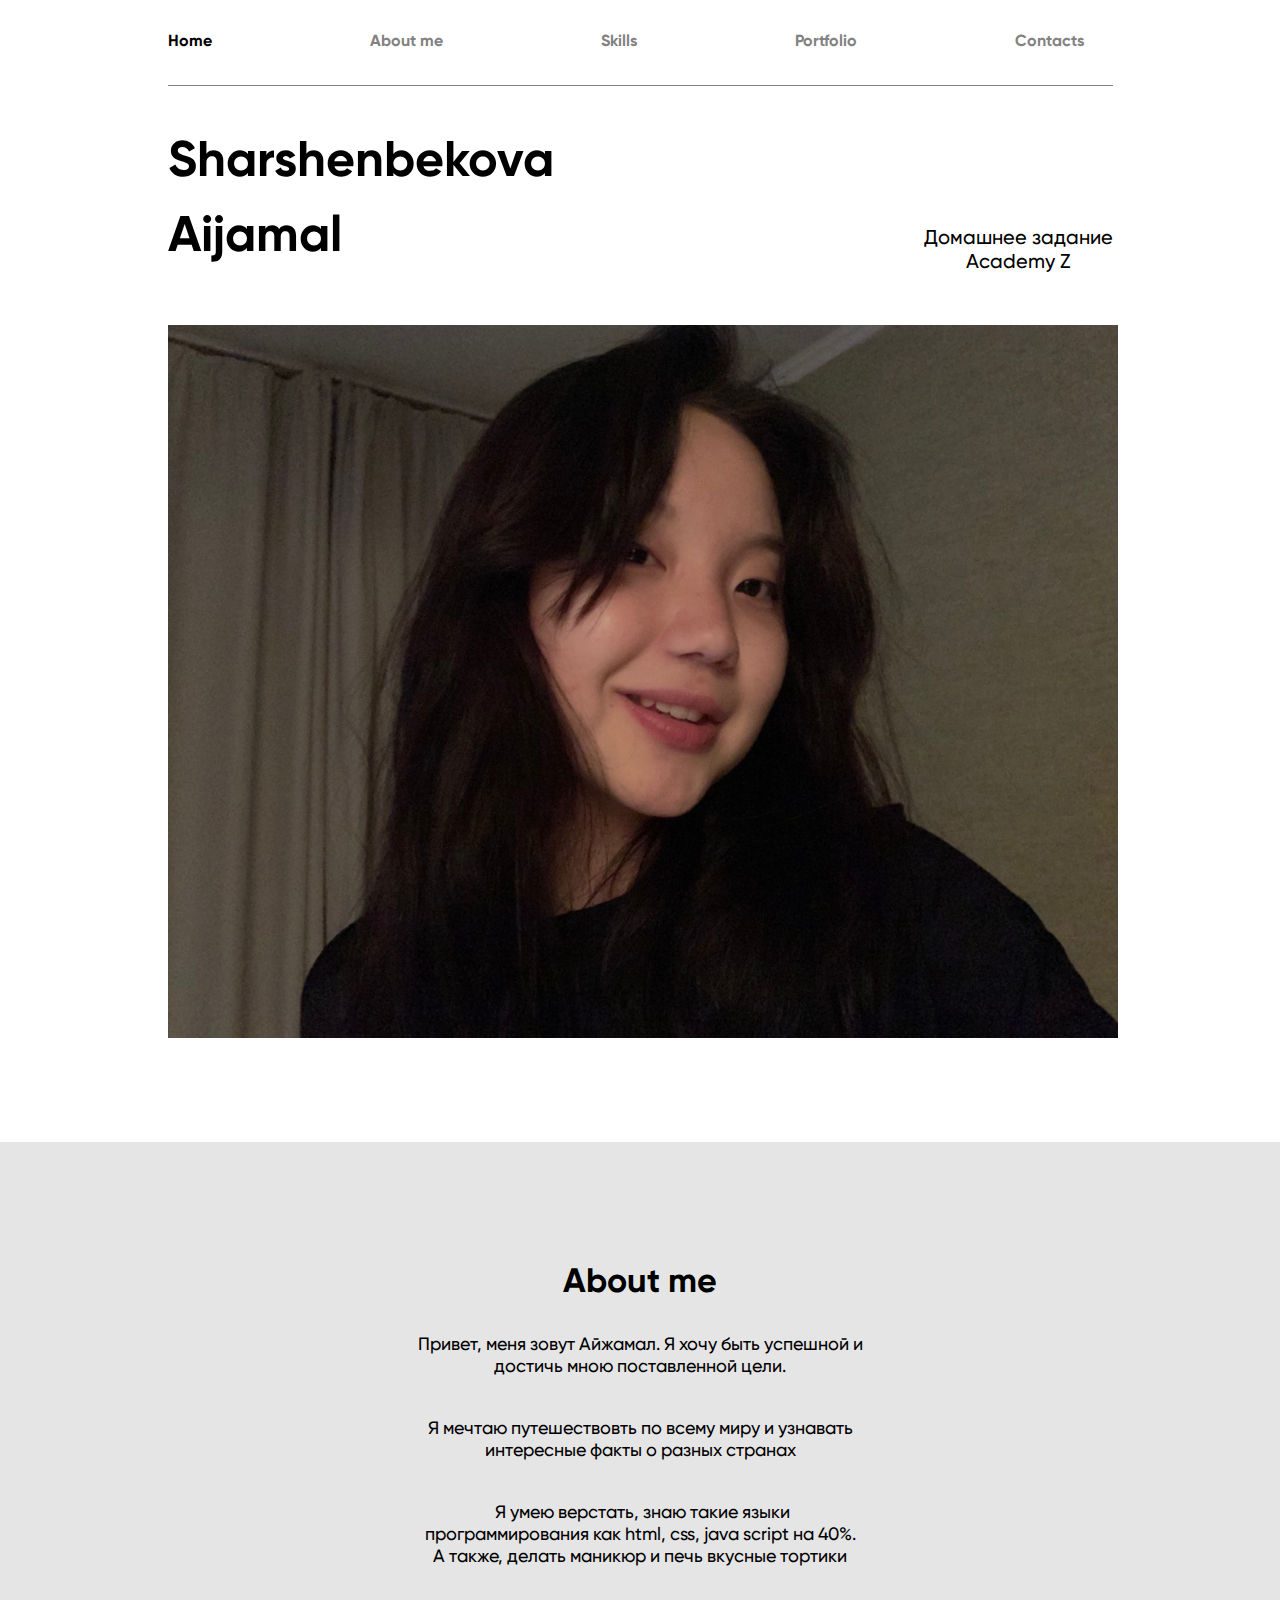
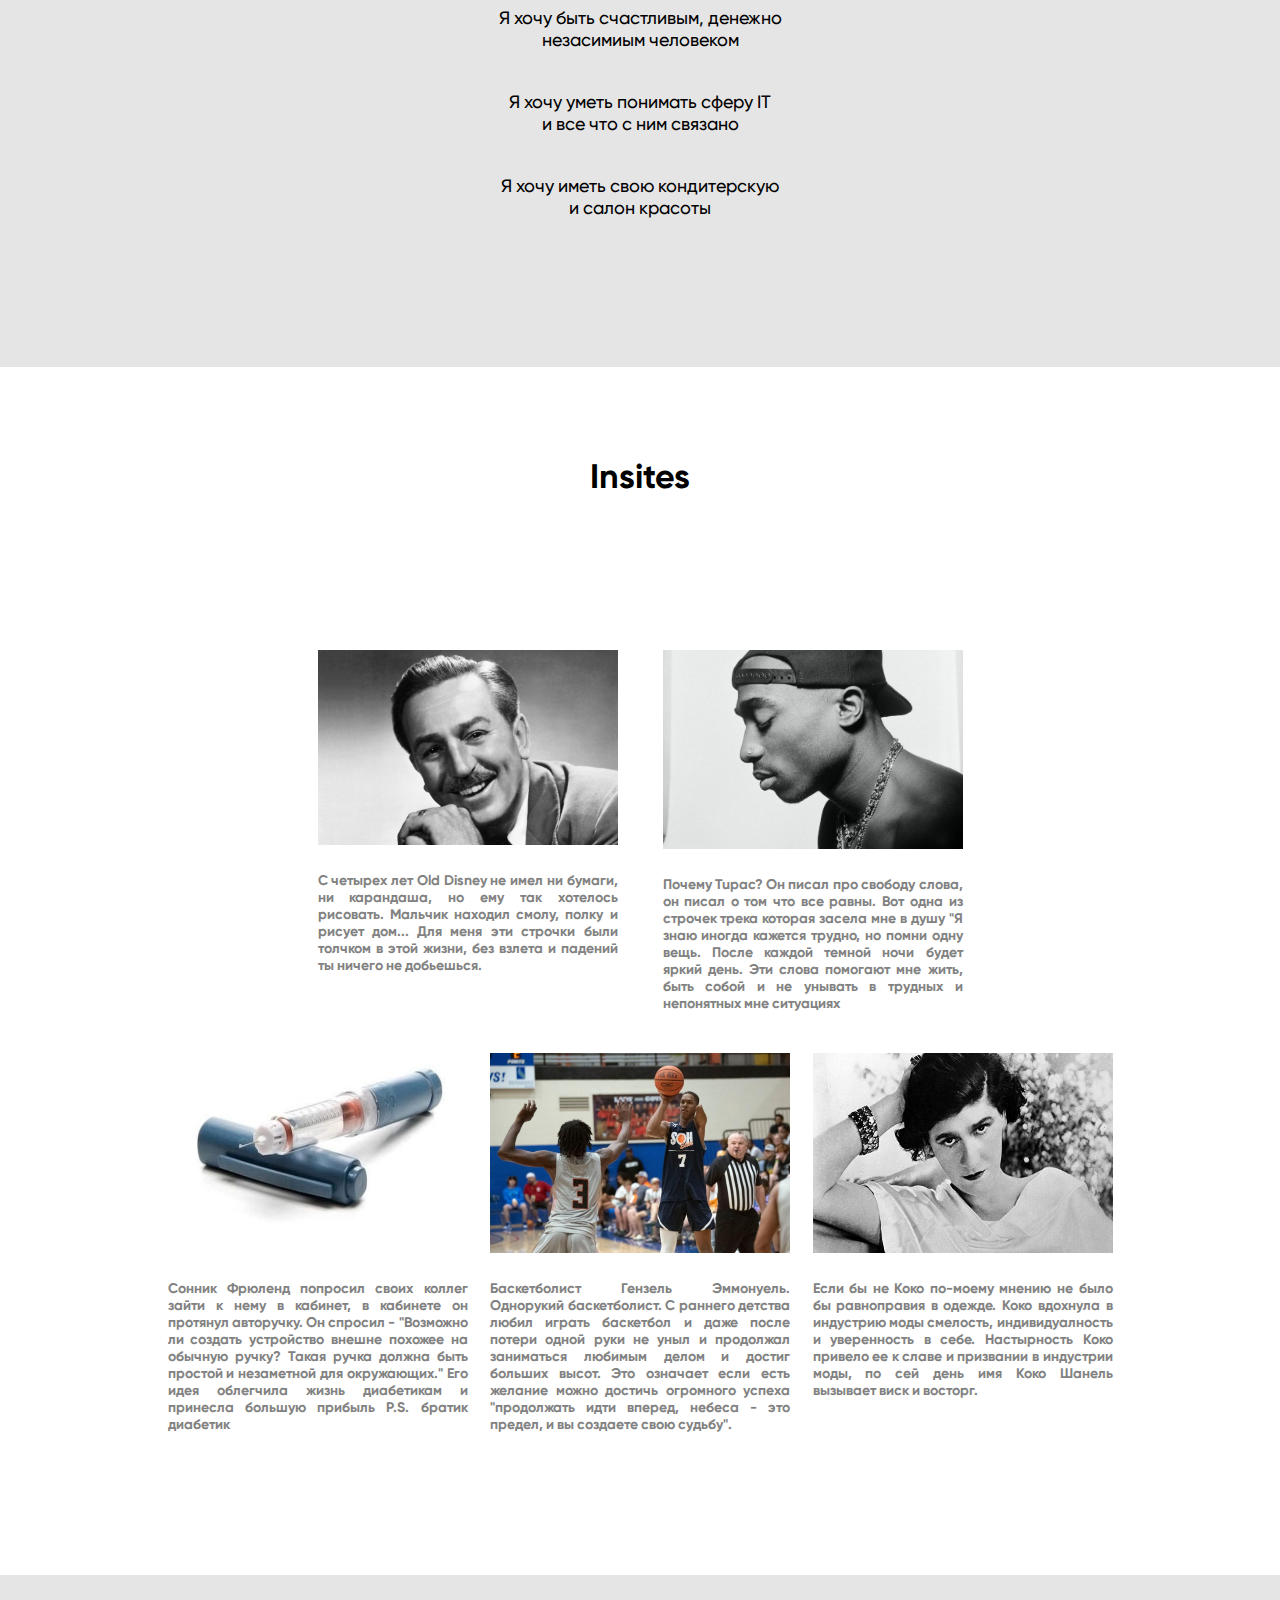
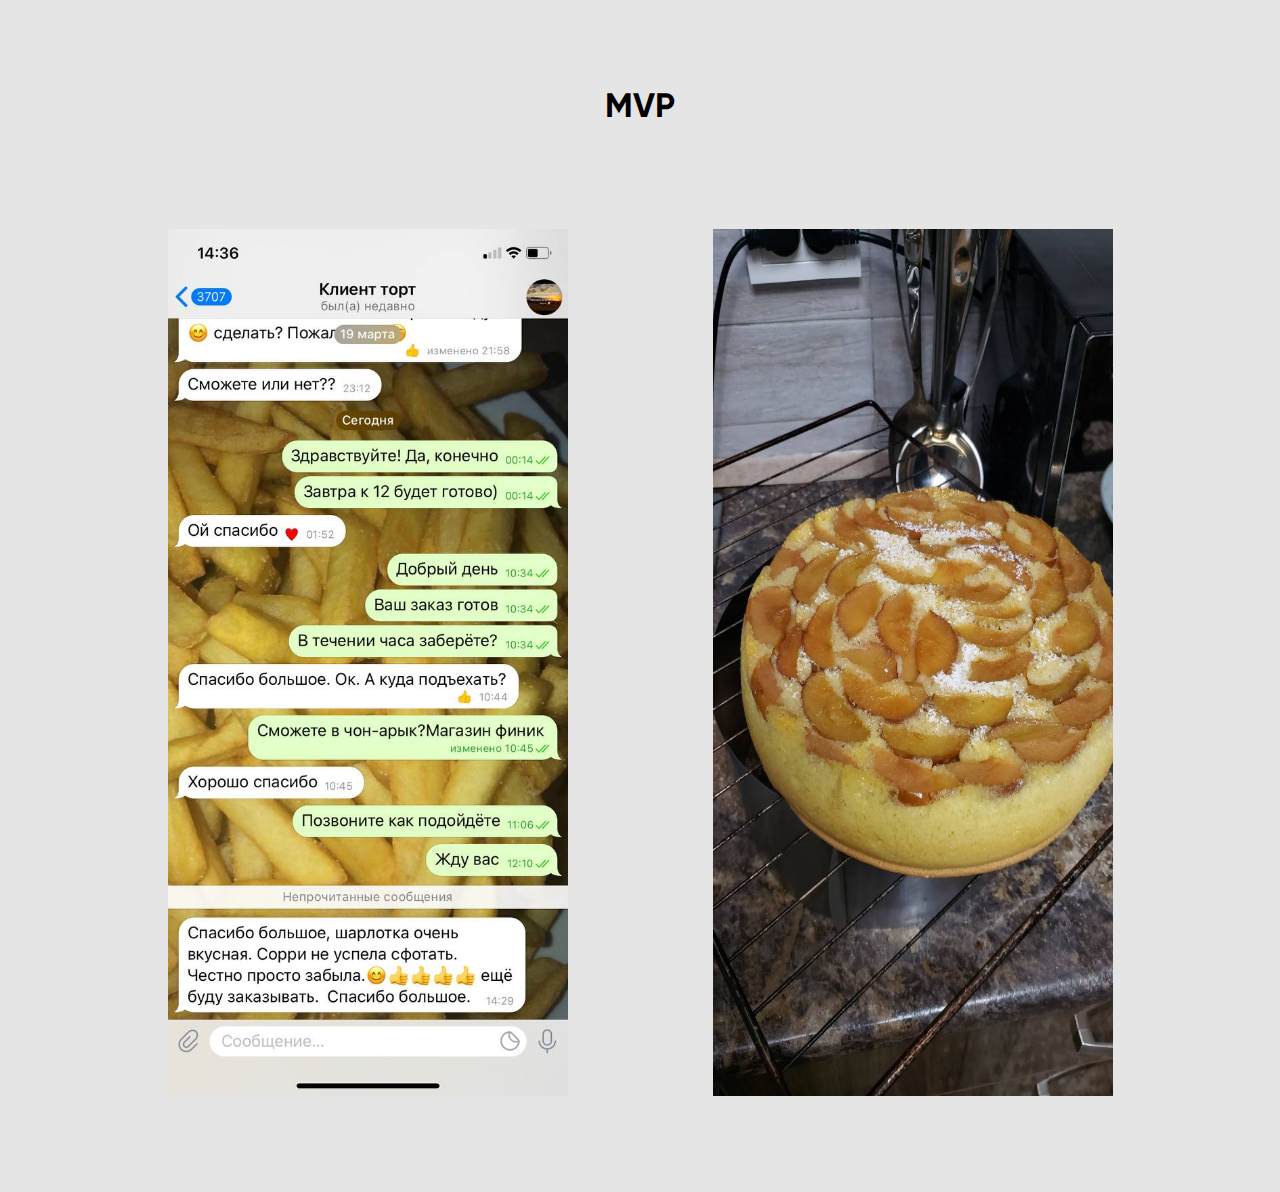
==== commit 983da39c: "aijamal" ====
--- a/index.html
+++ b/index.html
@@ -93,7 +93,10 @@
                 <div class="portfolio">
                     <div class="container">
                         <h2>MVP</h2>
-                        <img src="images/mvp/mvp1.jpg" alt="">
+                        <div class="mvp">
+                            <img src="images/mvp/mvp.jpg" alt="">
+                            <img src="images/mvp/mvp2.jpg" alt="">
+                        </div>
                     </div>
                 </div>
 
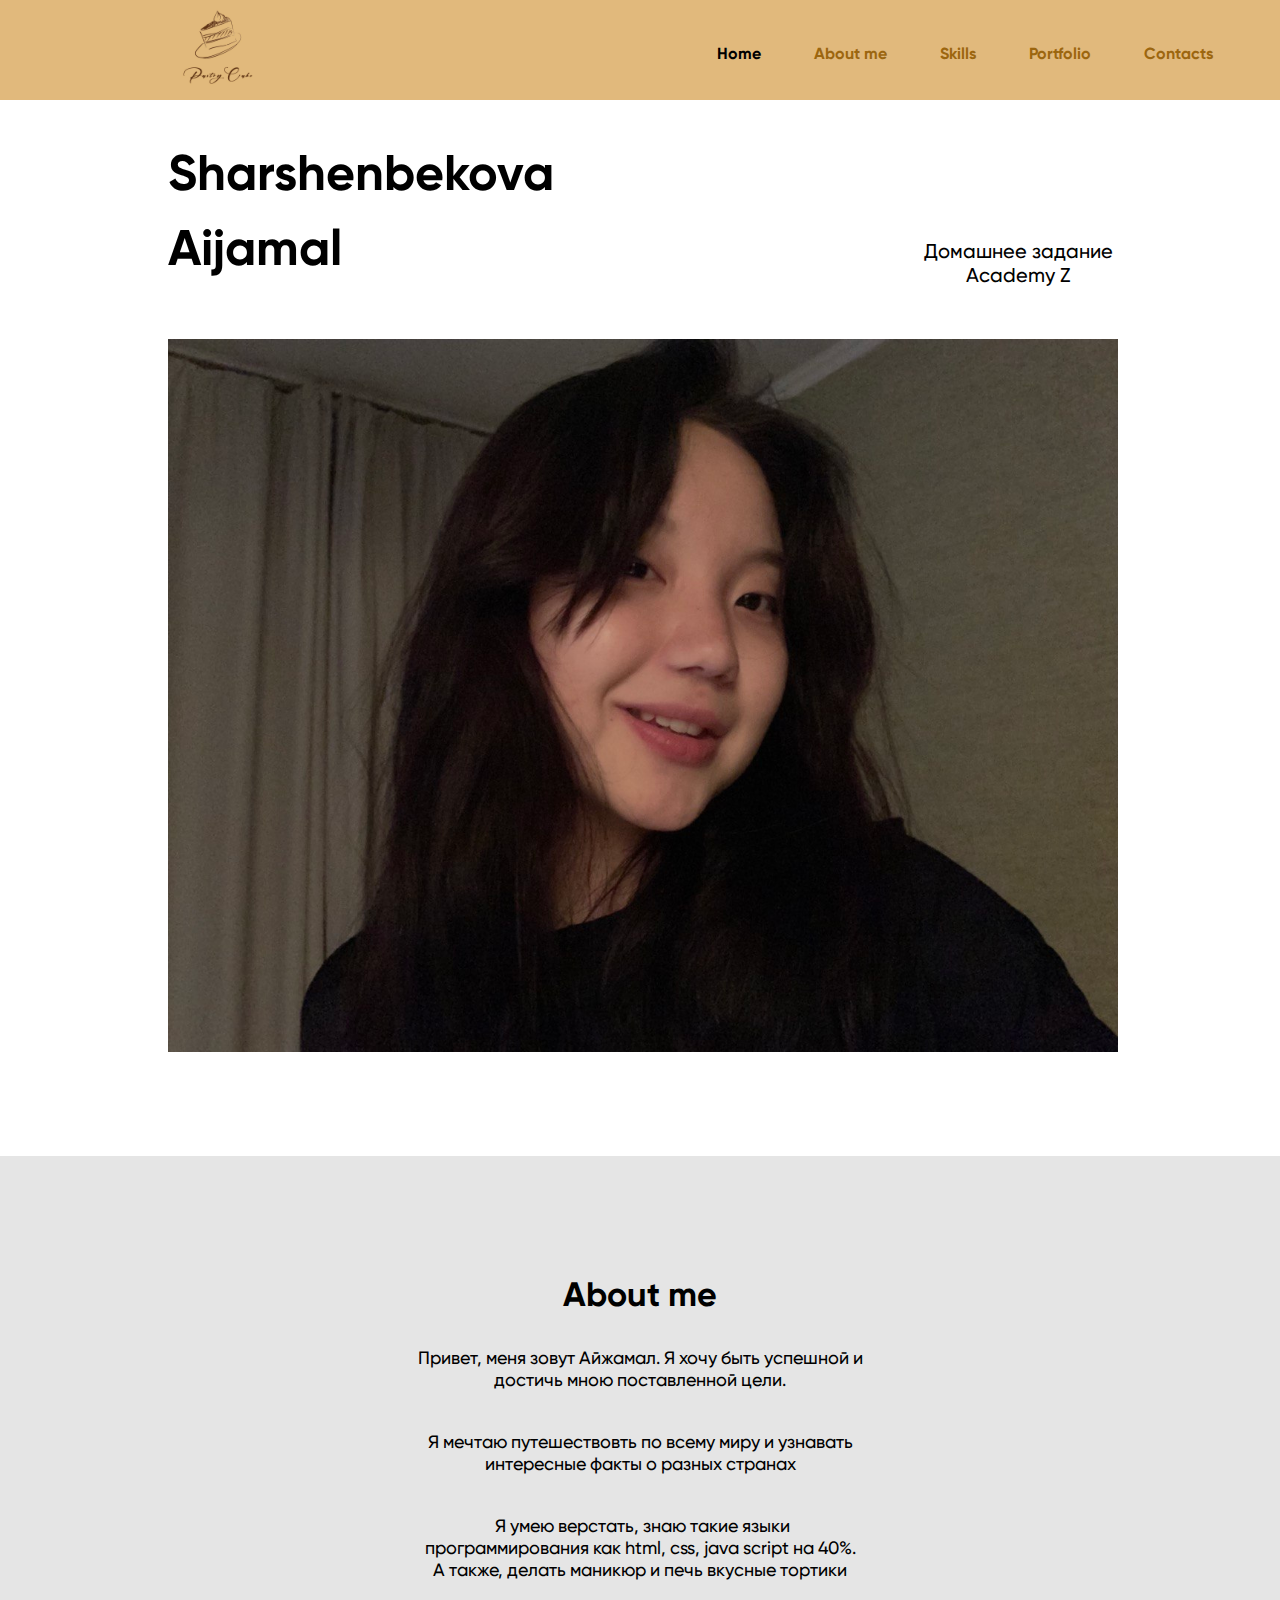
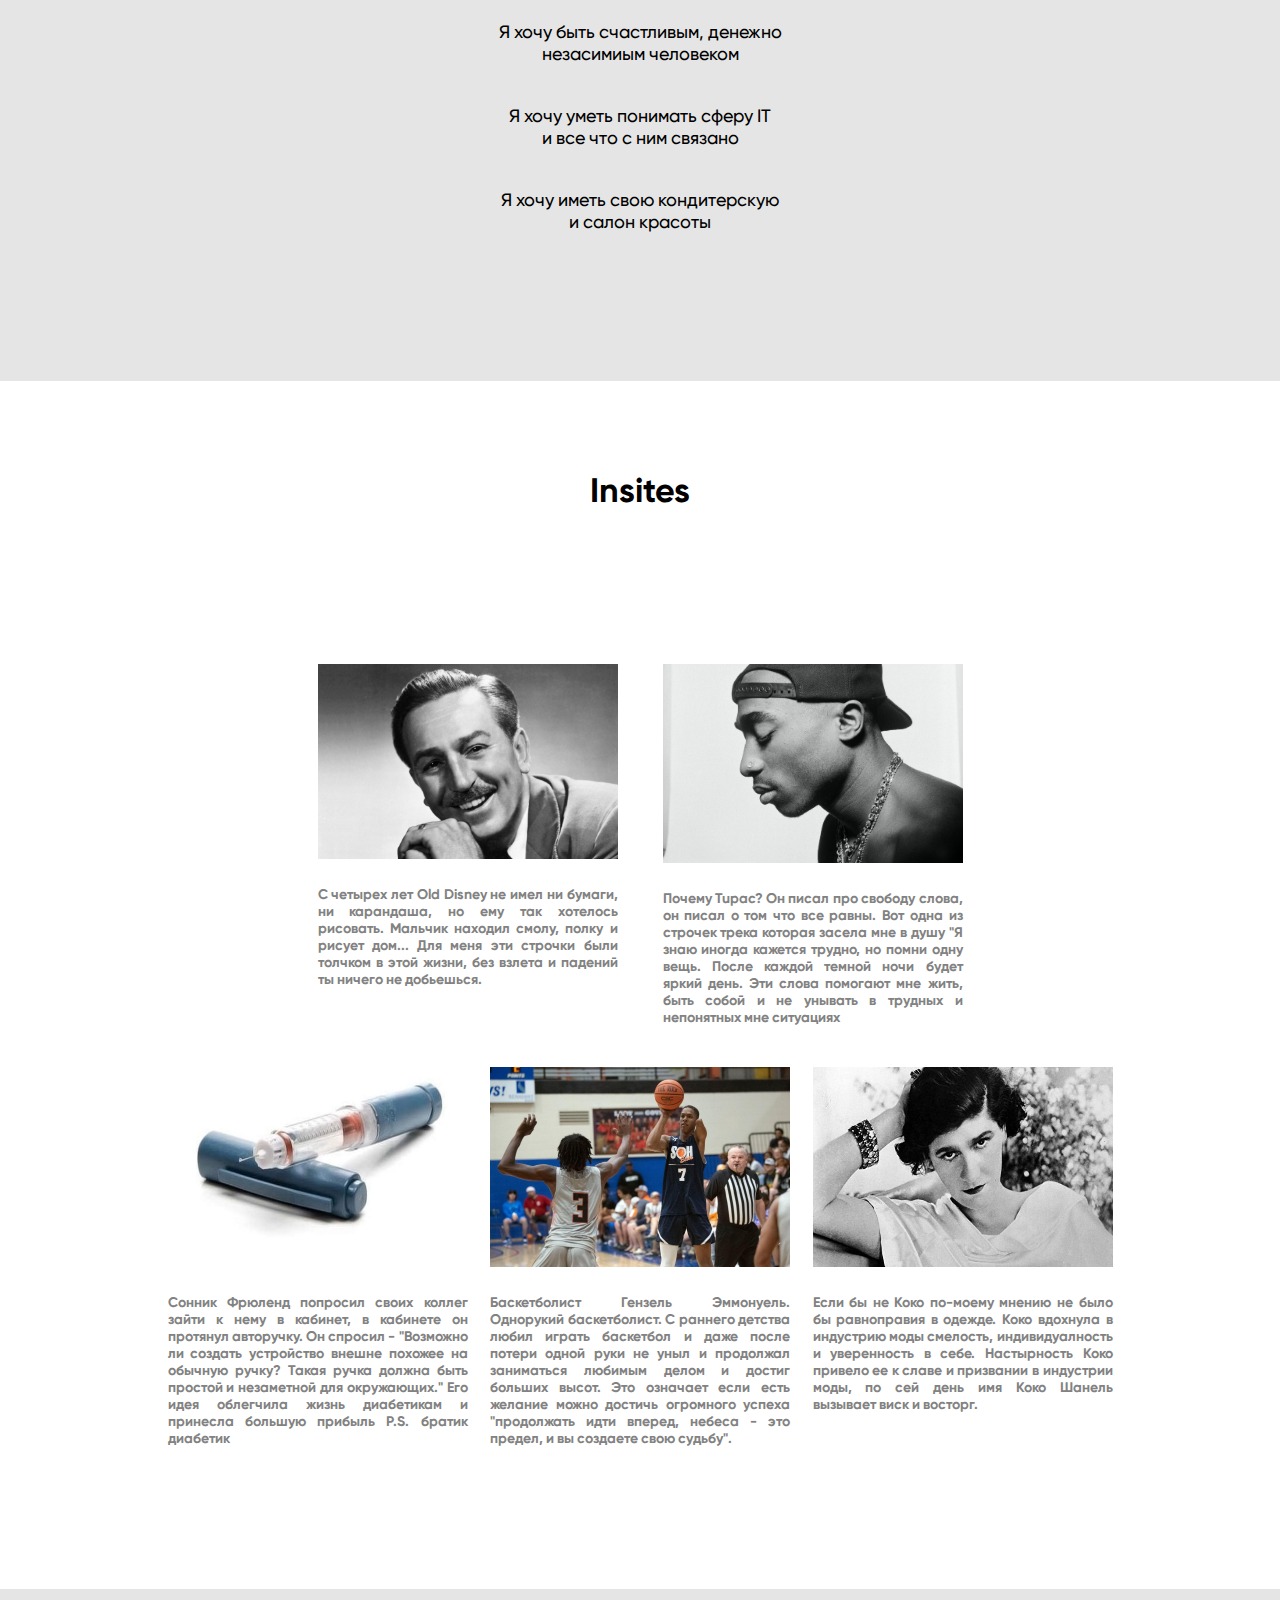
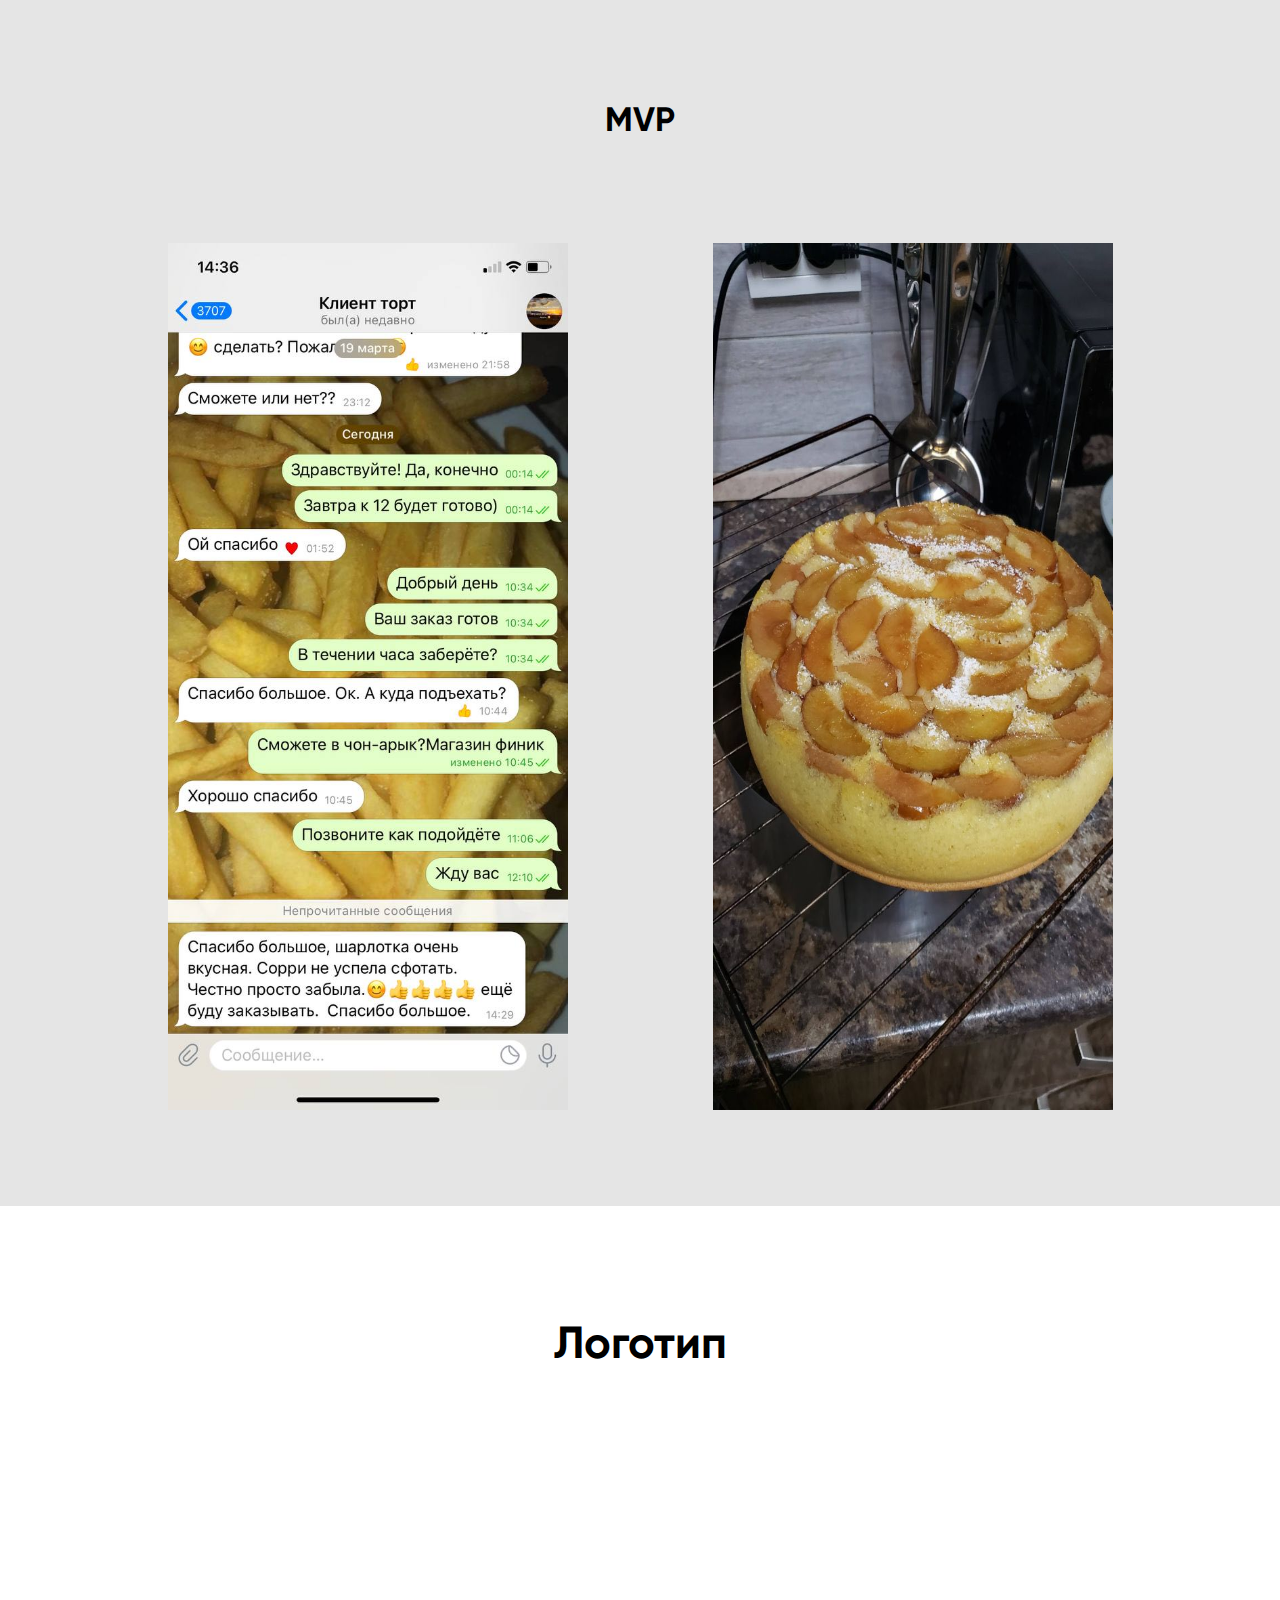
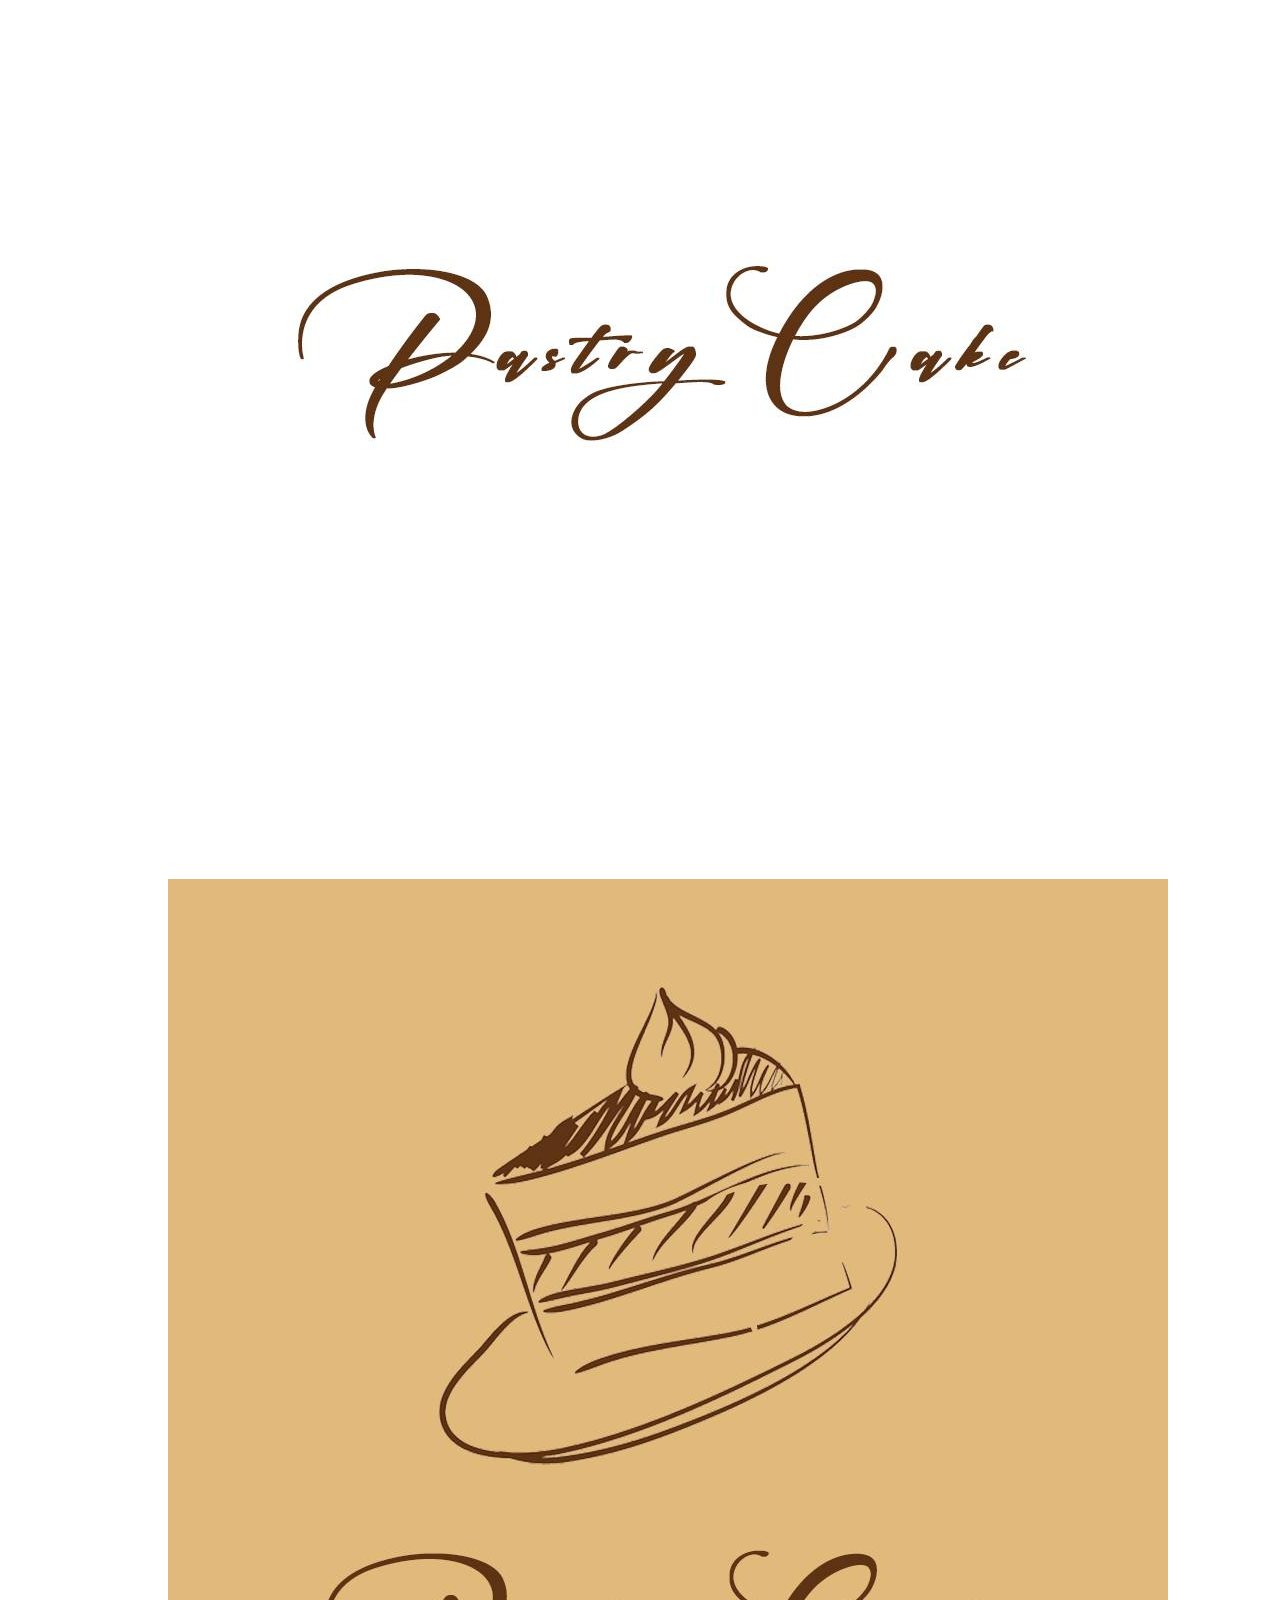
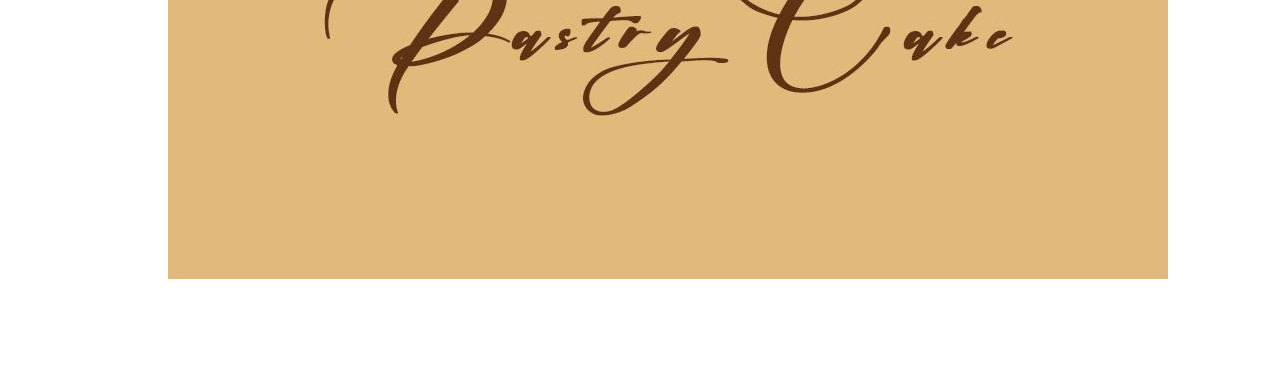
==== commit a8729e2b: "aijamal" ====
--- a/index.html
+++ b/index.html
@@ -13,6 +13,9 @@
             <div class="menu">
                 <div class="container">
                     <header>
+                        <div class="logo">
+                            <img src="images/logo/cake2.jpg" alt="">
+                        </div>
                         <nav class="menu__inner">
                             <ul>
                                 <li>
@@ -100,6 +103,14 @@
                     </div>
                 </div>
 
+                <div class="logo_img">
+                    <div class="container">
+                        <h2>Логотип</h2>
+                        <img src="images/logo/cake1.jpg" alt="cake1">
+                        <img src="images/logo/cake2.jpg" alt="cake2">
+                    </div>
+                </div>
+
             </div>
         </div>
     </body>
--- a/css/core.css
+++ b/css/core.css
@@ -10,7 +10,7 @@
     margin: 0 auto;
 }
 .btn.ordinary {
-    color: #828282;
+    color: #9c660f;
     text-decoration: none;
 }
 h2 {
--- a/css/style.css
+++ b/css/style.css
@@ -1,19 +1,30 @@
 /*MENU*/
 .menu {
-    padding: 32px 0 0;
+    background: #E1B97C;
+}
+header {
+    display: flex;
+    justify-content: space-between;
+    align-items: center;
+}
+.menu .logo img {
+    display: block;
+    width: 100px;
+    height: 100px;
 }
 .menu__inner ul {
     list-style-type: none;
     padding: 0;
     height: 54px;
     width: 945px;
-    border-bottom: 1px solid #828282;
+    text-align: end;
+    height: 10px;
 }
 .menu__inner ul li {
     display: inline;
 }
 .menu__inner ul li:not(:last-child) {
-    margin-right: 155px;
+    margin-right: 50px;
 }
 .menu__inner a {
     font-weight: 700;
@@ -25,6 +36,7 @@
 /*HOME*/
 .home {
     padding: 39px 0 104px;
+    background: white;
 }
 .home_inner {
     display: flex;
@@ -71,6 +83,7 @@
 }
 .skills {
     padding: 91px 0 101px;
+    background: white;
 }
 .skills_items1 {
     display: flex;
@@ -120,4 +133,15 @@
 }
 .portfolio .mvp img {
     width: 400px;
-}+}
+/*LOGO*/
+.logo_img {
+    padding: 112px 0 96px;
+    background: white;
+}
+.logo_img h2 {
+    text-align: center;
+    font-weight: bold;
+    font-size: 45px;
+    margin-bottom: 100px;
+}
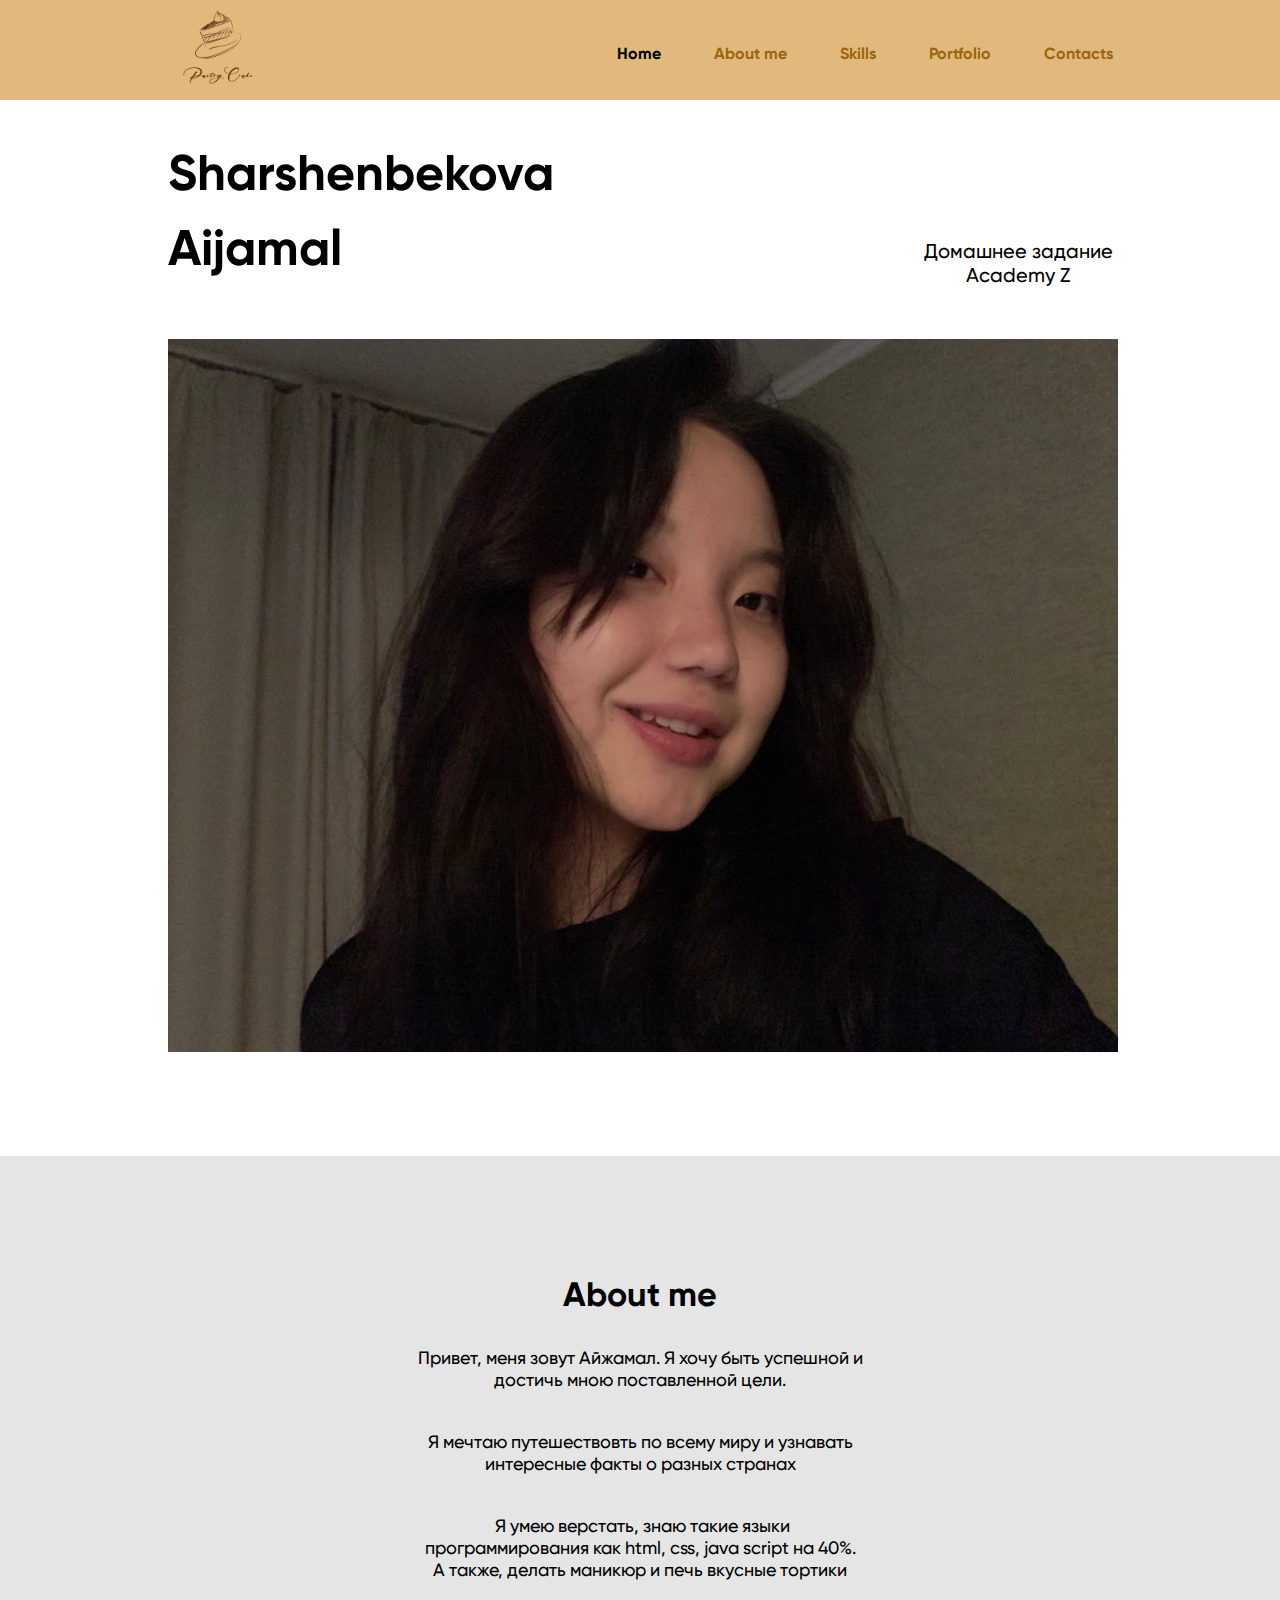
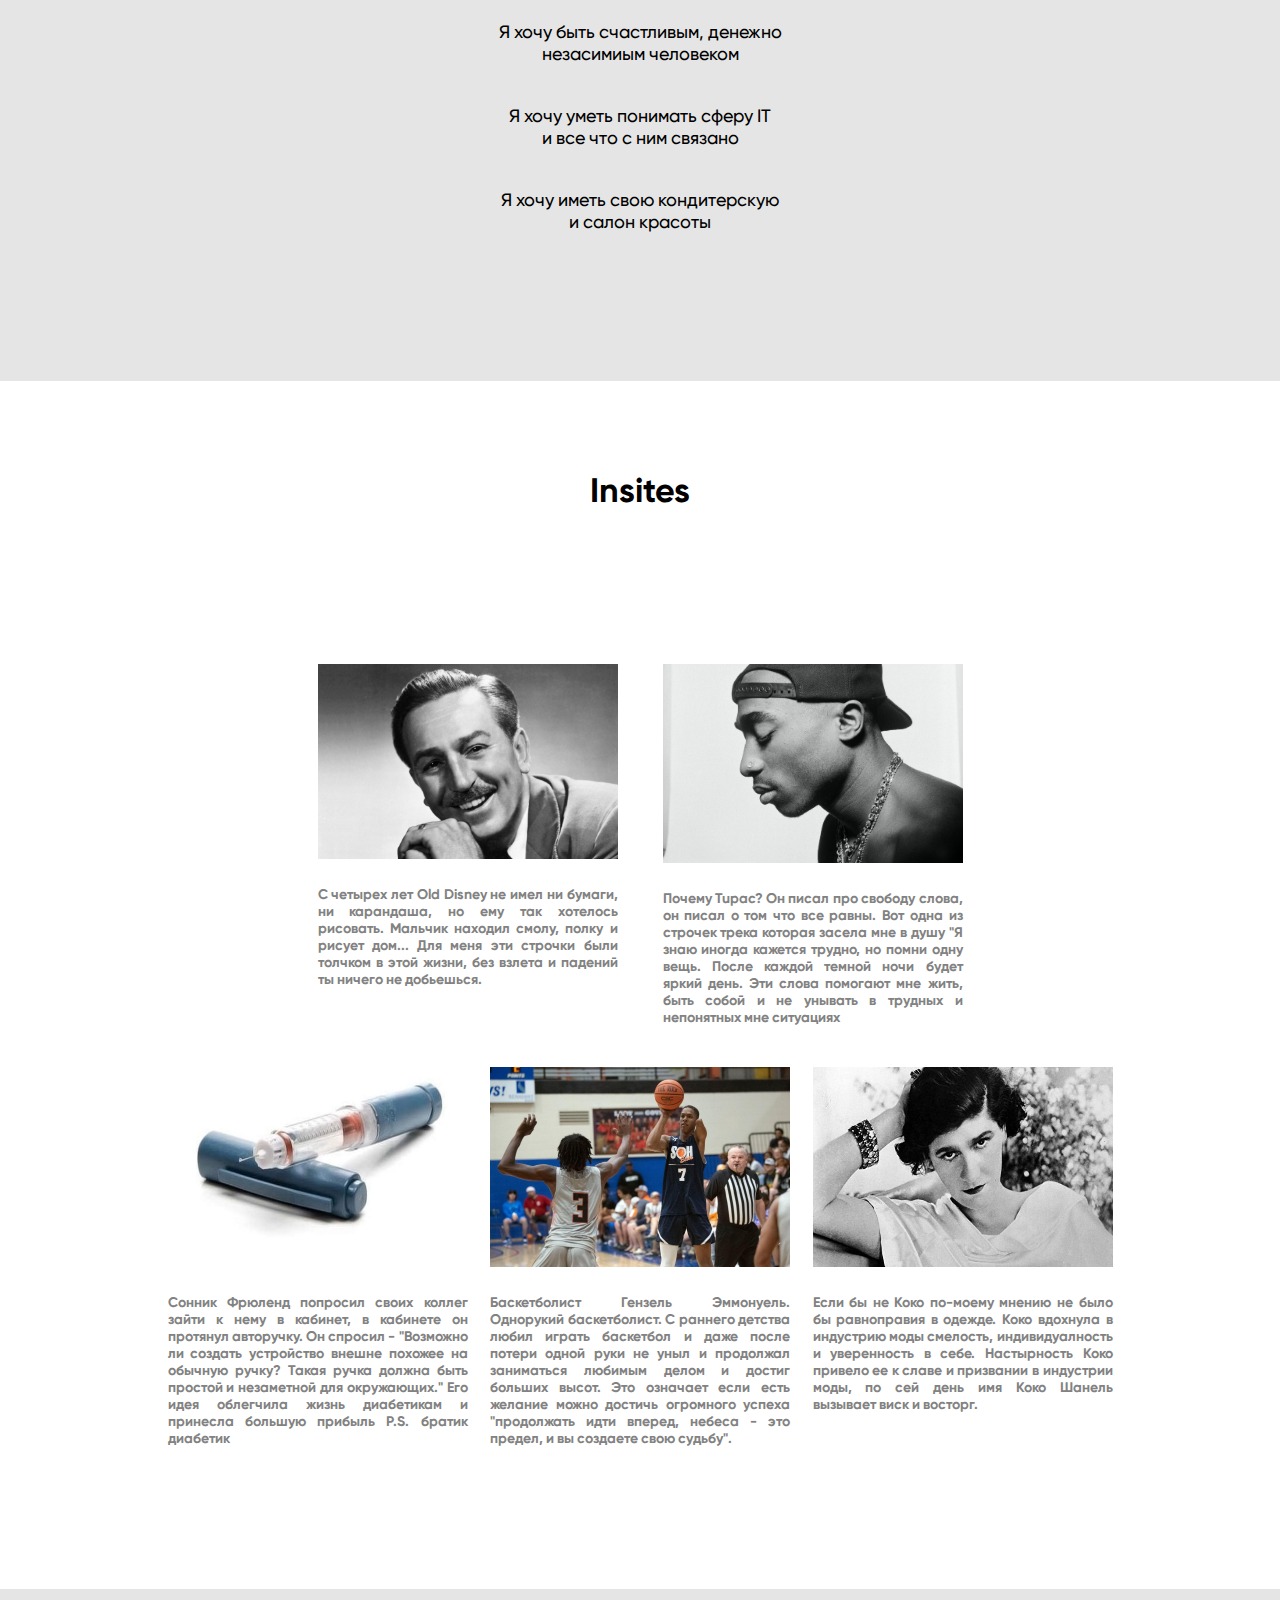
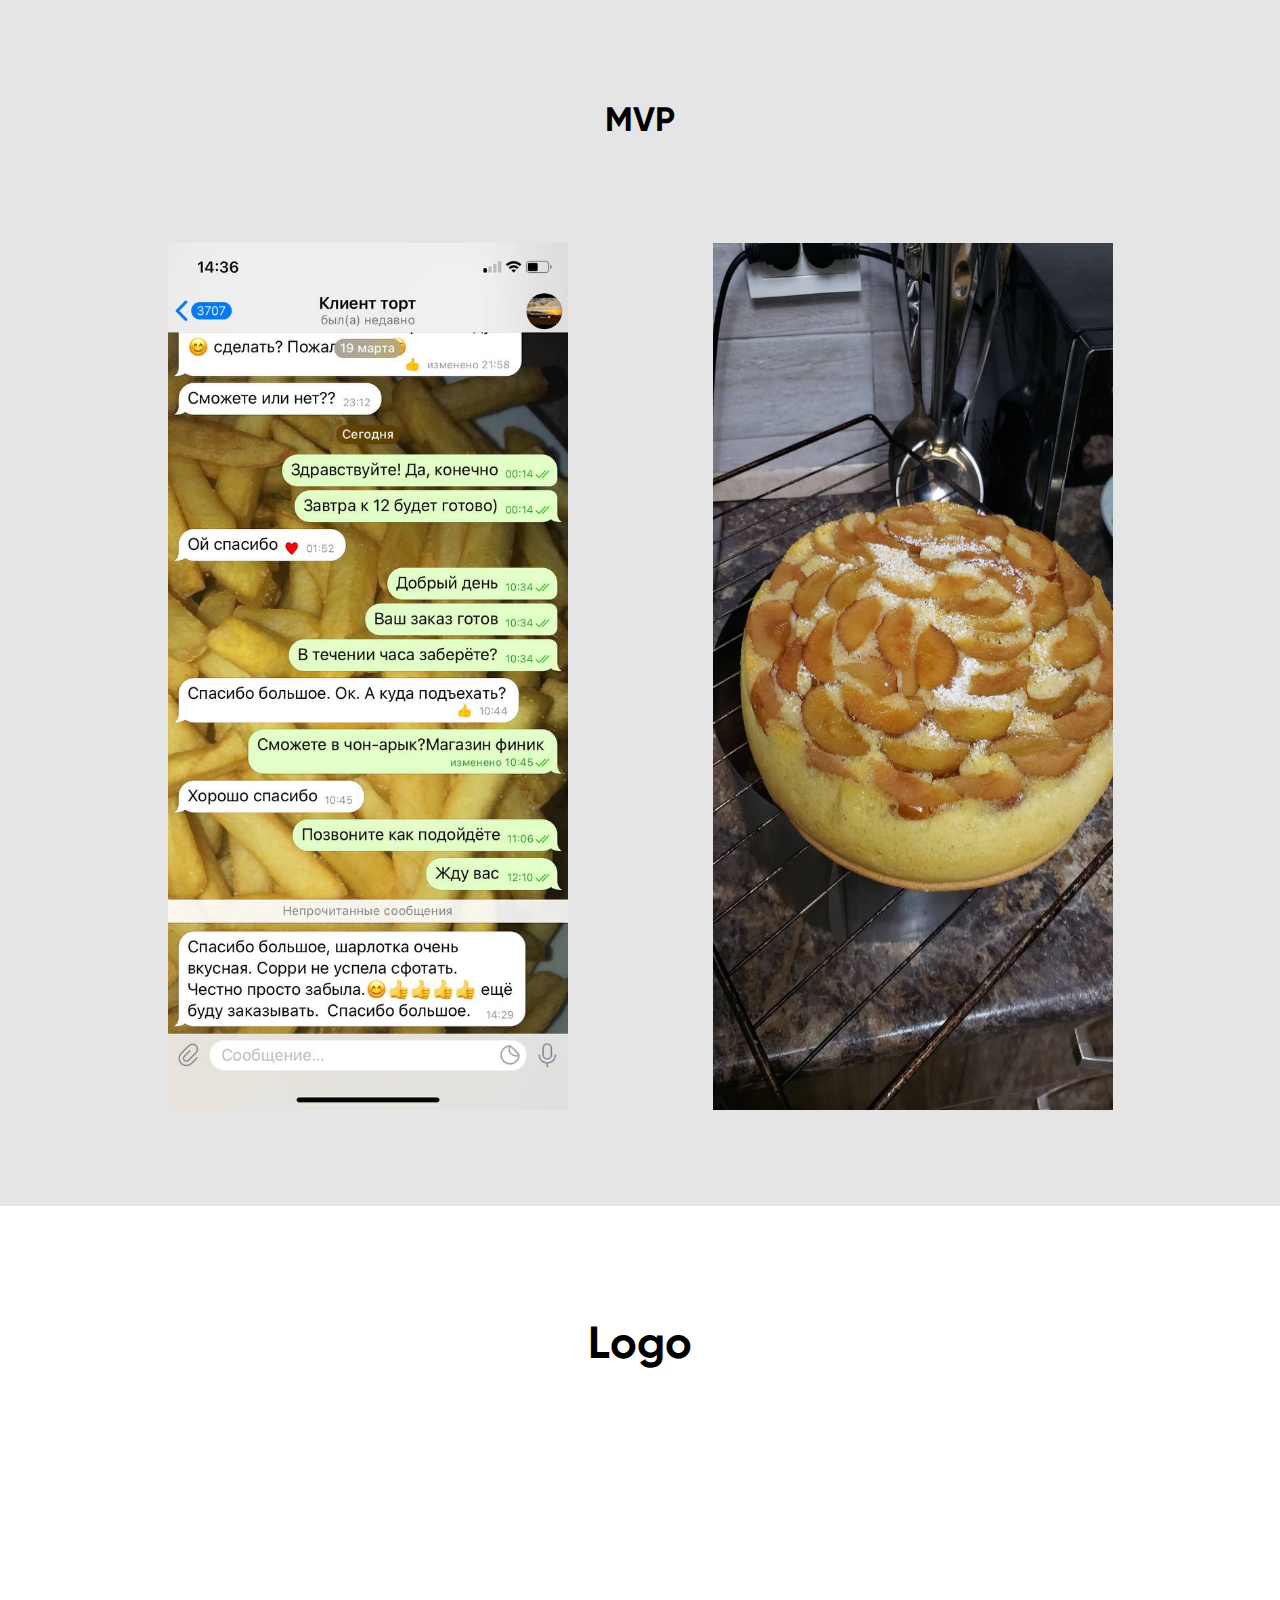
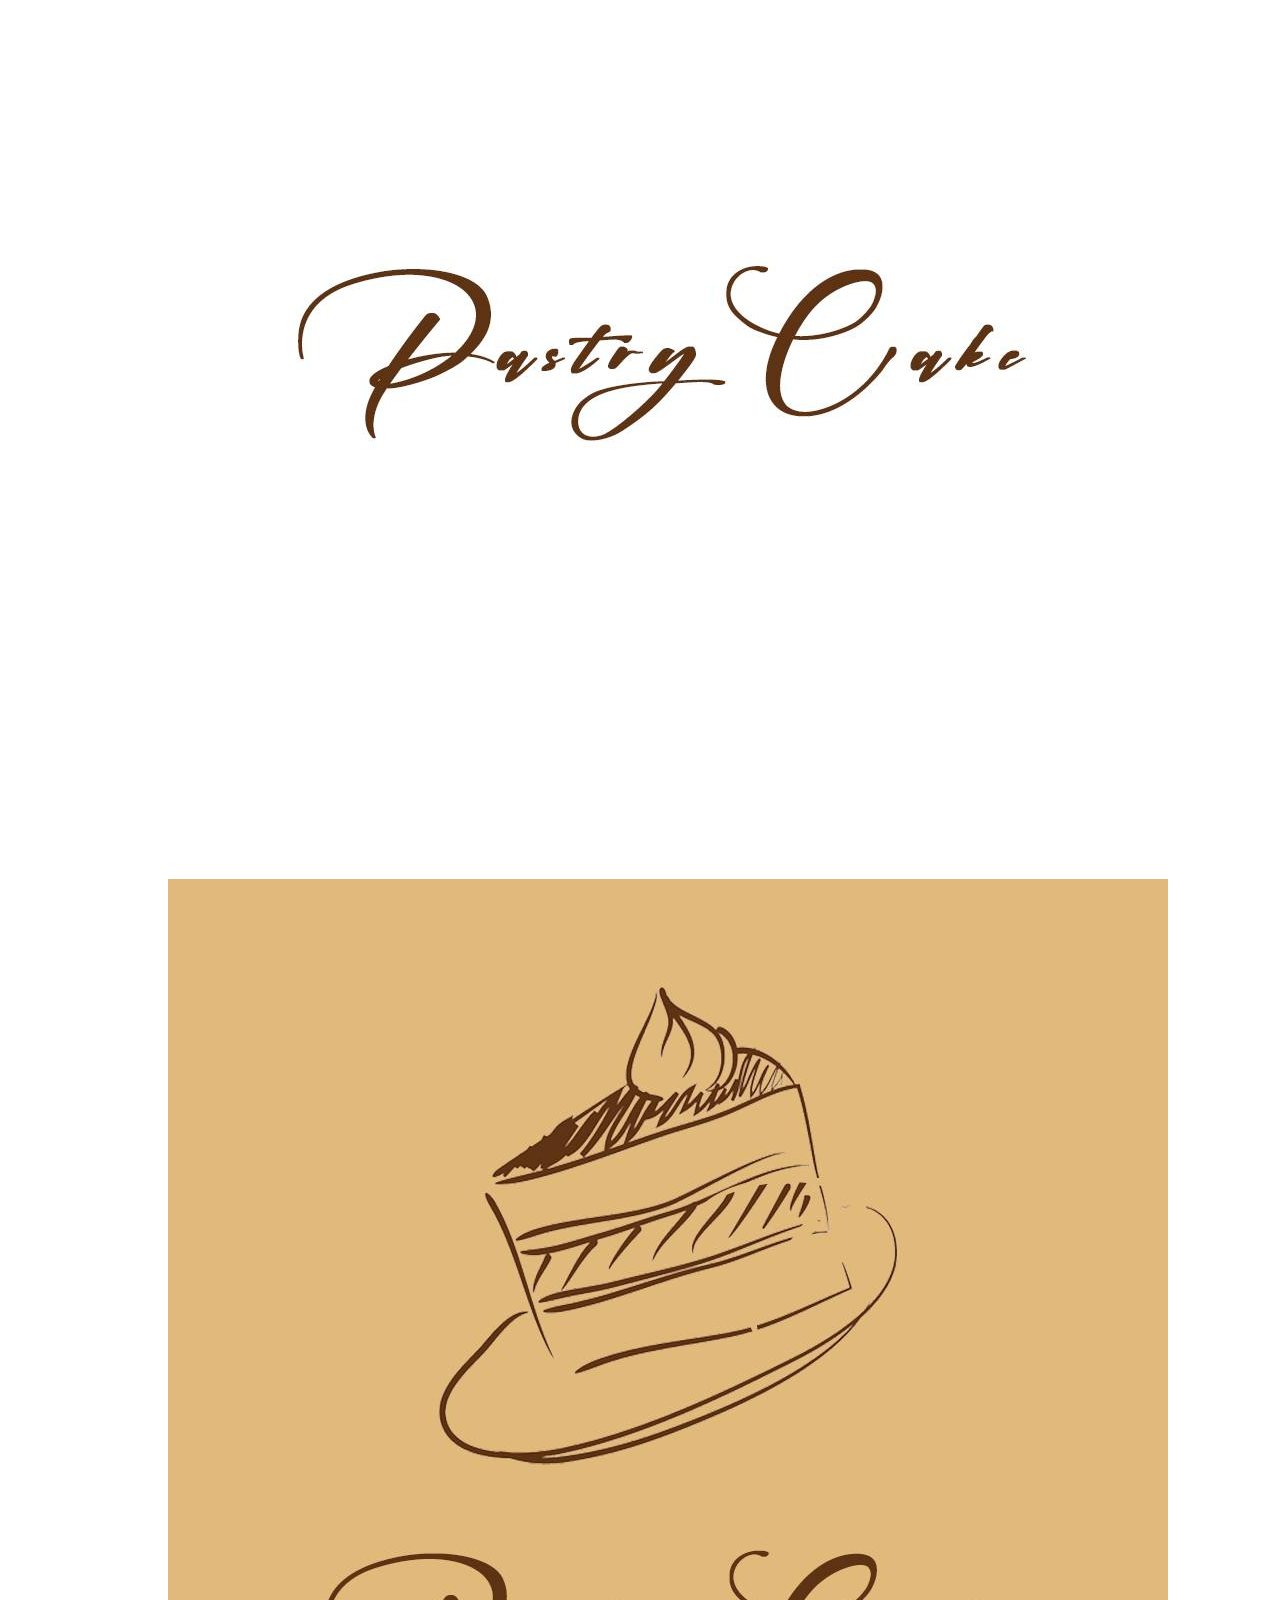
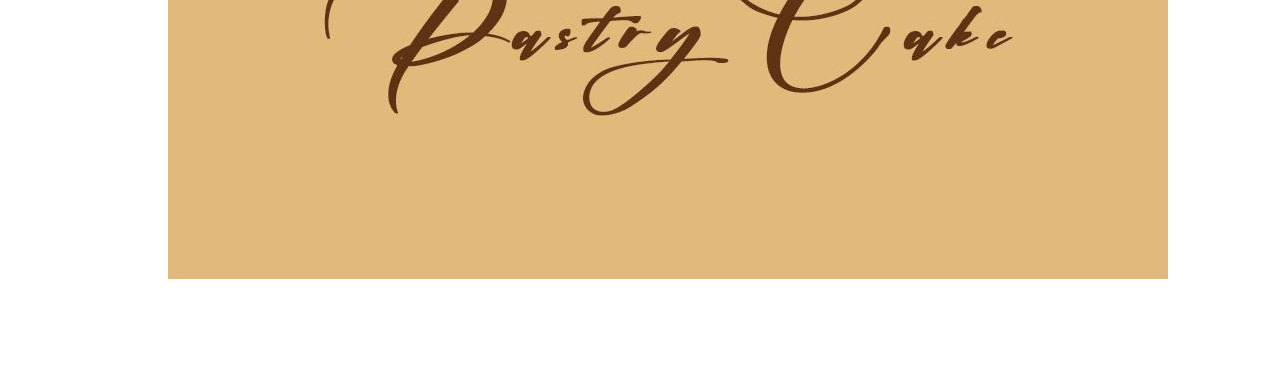
==== commit 38b4351a: "aijamal" ====
--- a/index.html
+++ b/index.html
@@ -105,7 +105,7 @@
 
                 <div class="logo_img">
                     <div class="container">
-                        <h2>Логотип</h2>
+                        <h2>Logo</h2>
                         <img src="images/logo/cake1.jpg" alt="cake1">
                         <img src="images/logo/cake2.jpg" alt="cake2">
                     </div>
--- a/css/style.css
+++ b/css/style.css
@@ -16,7 +16,7 @@
     list-style-type: none;
     padding: 0;
     height: 54px;
-    width: 945px;
+    width: 100%;
     text-align: end;
     height: 10px;
 }
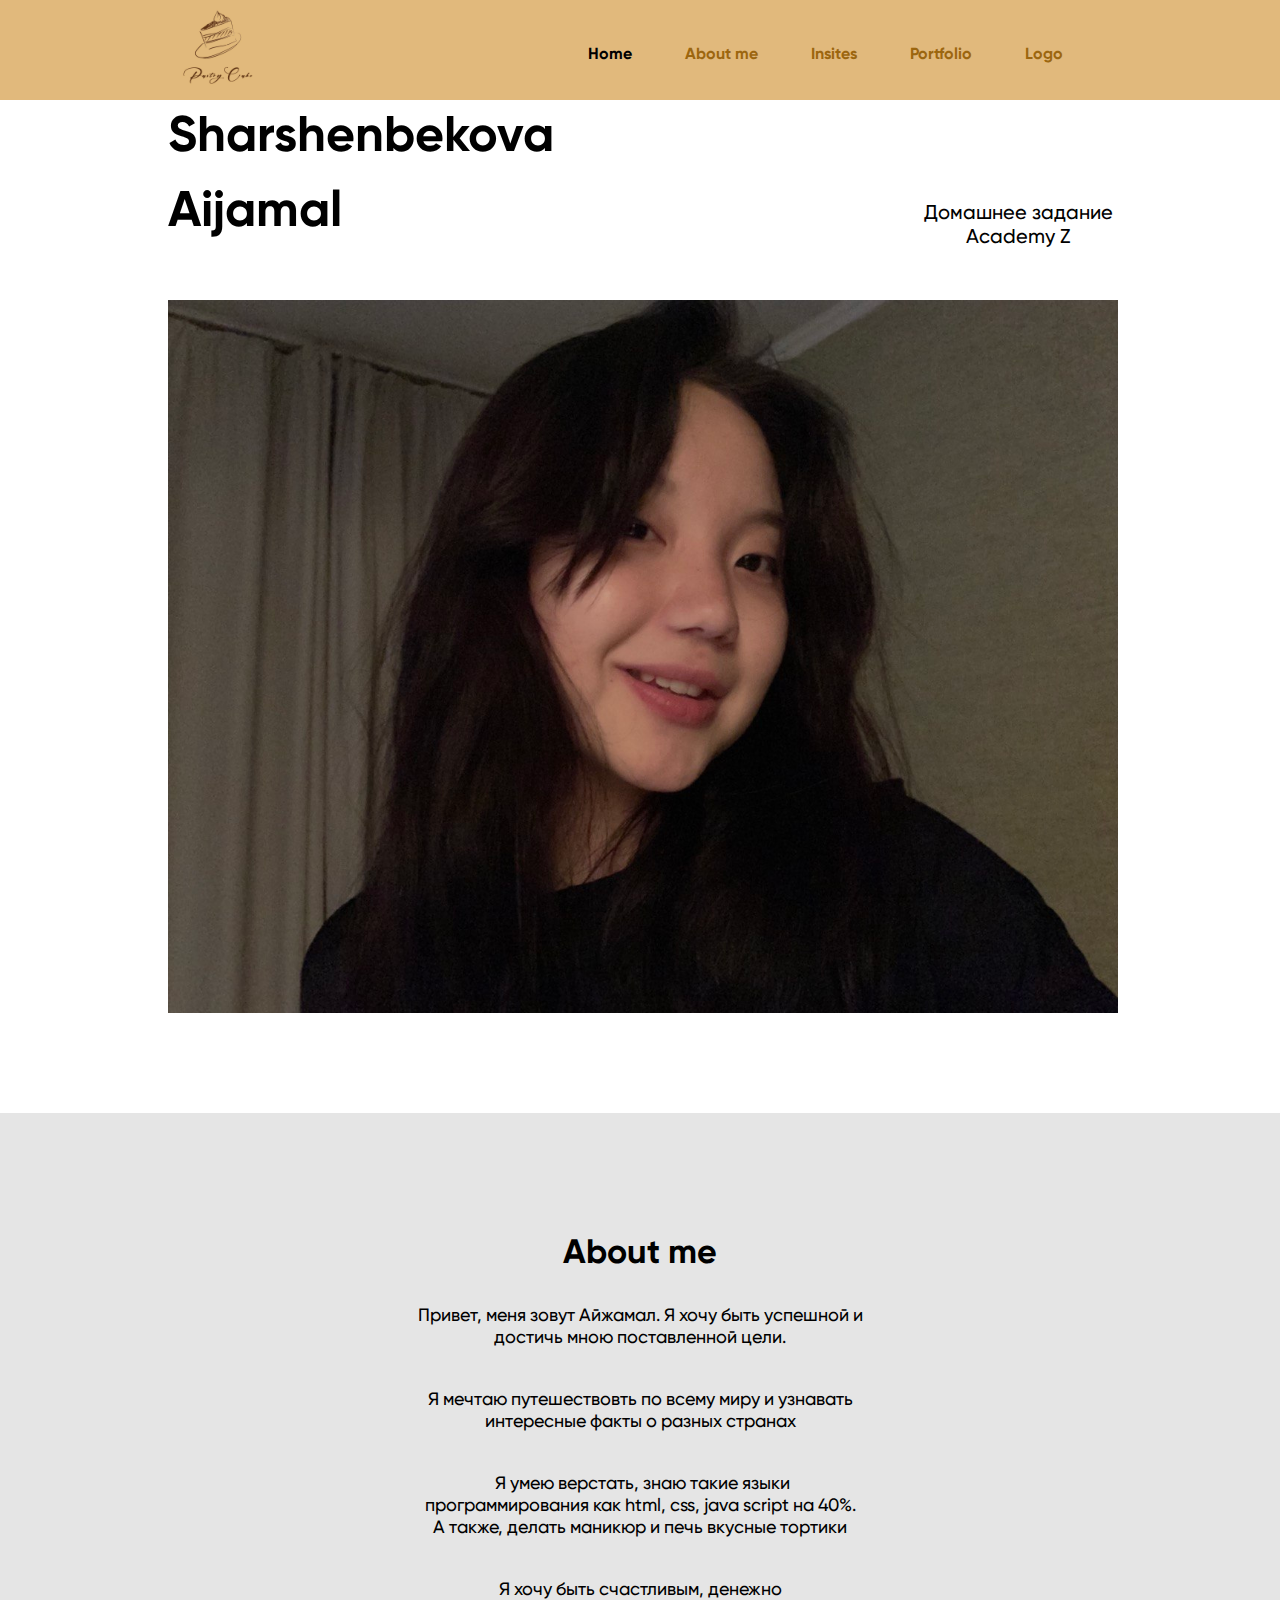
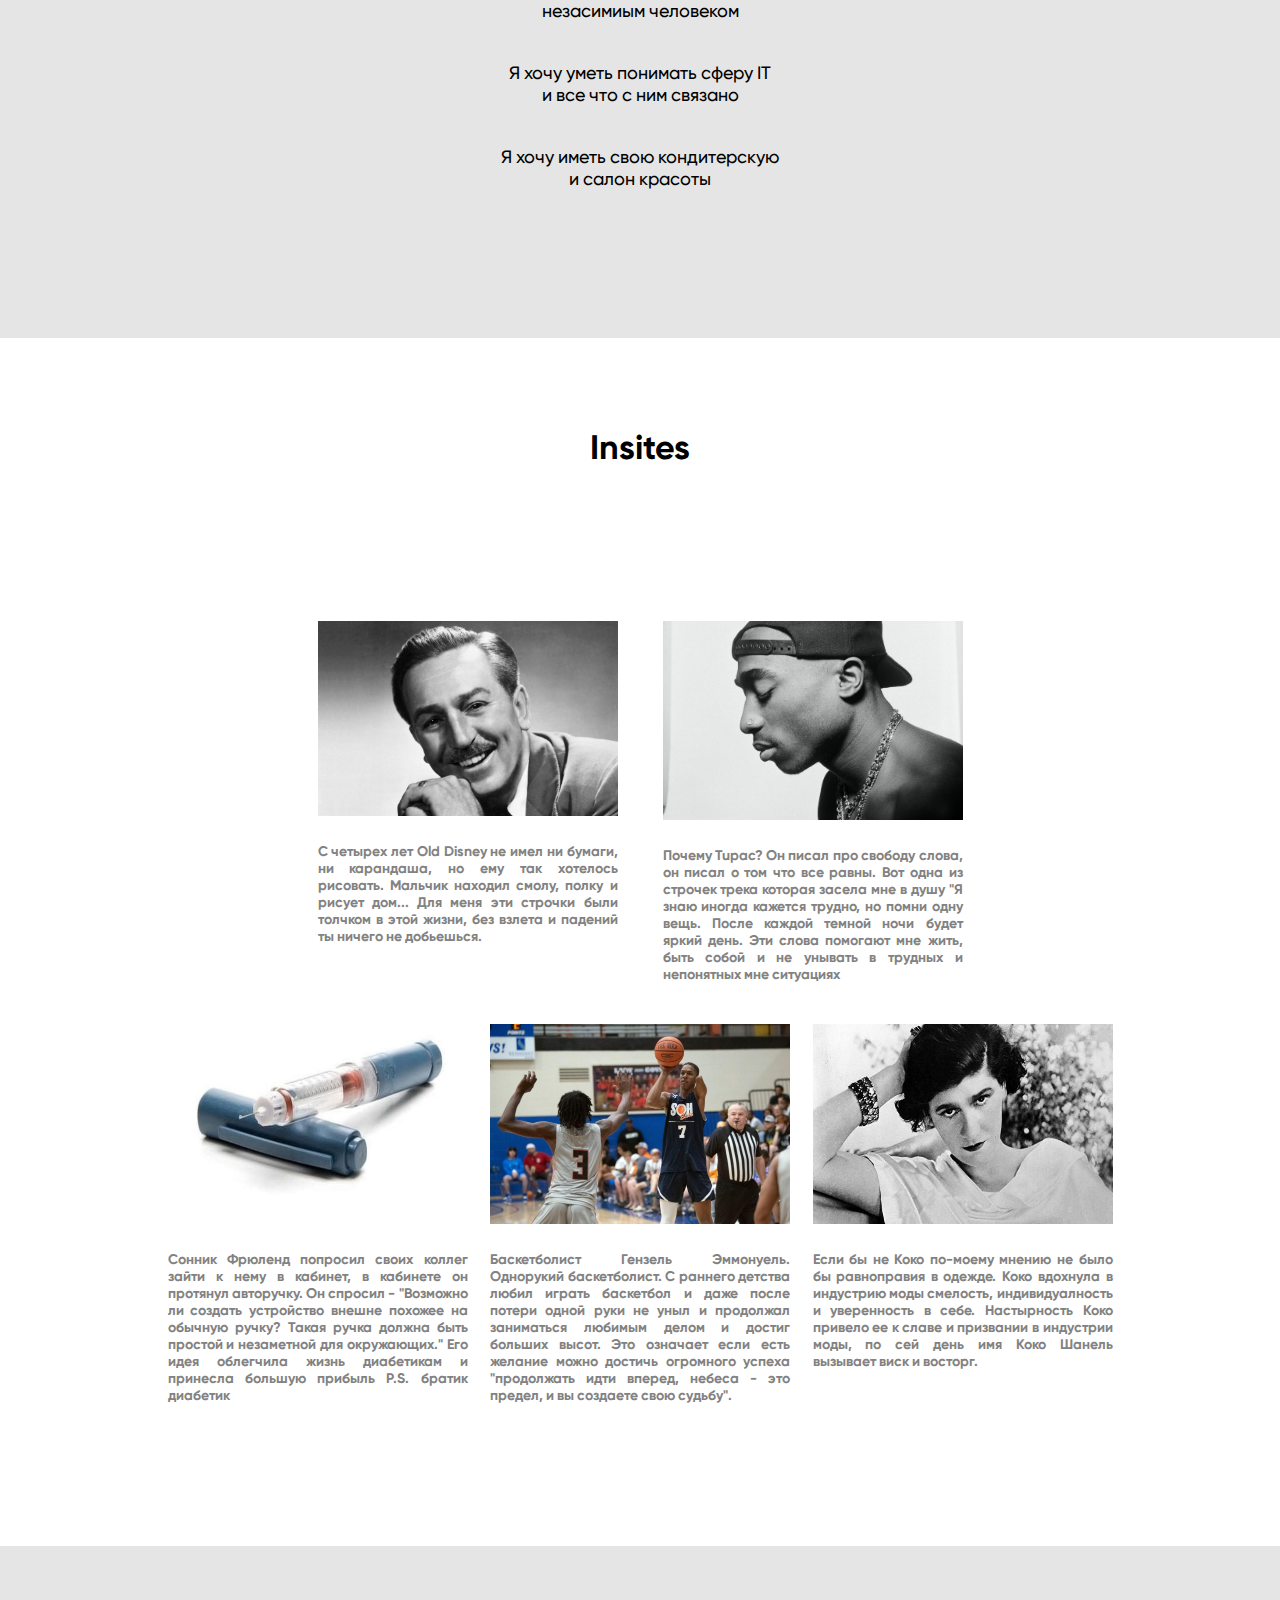
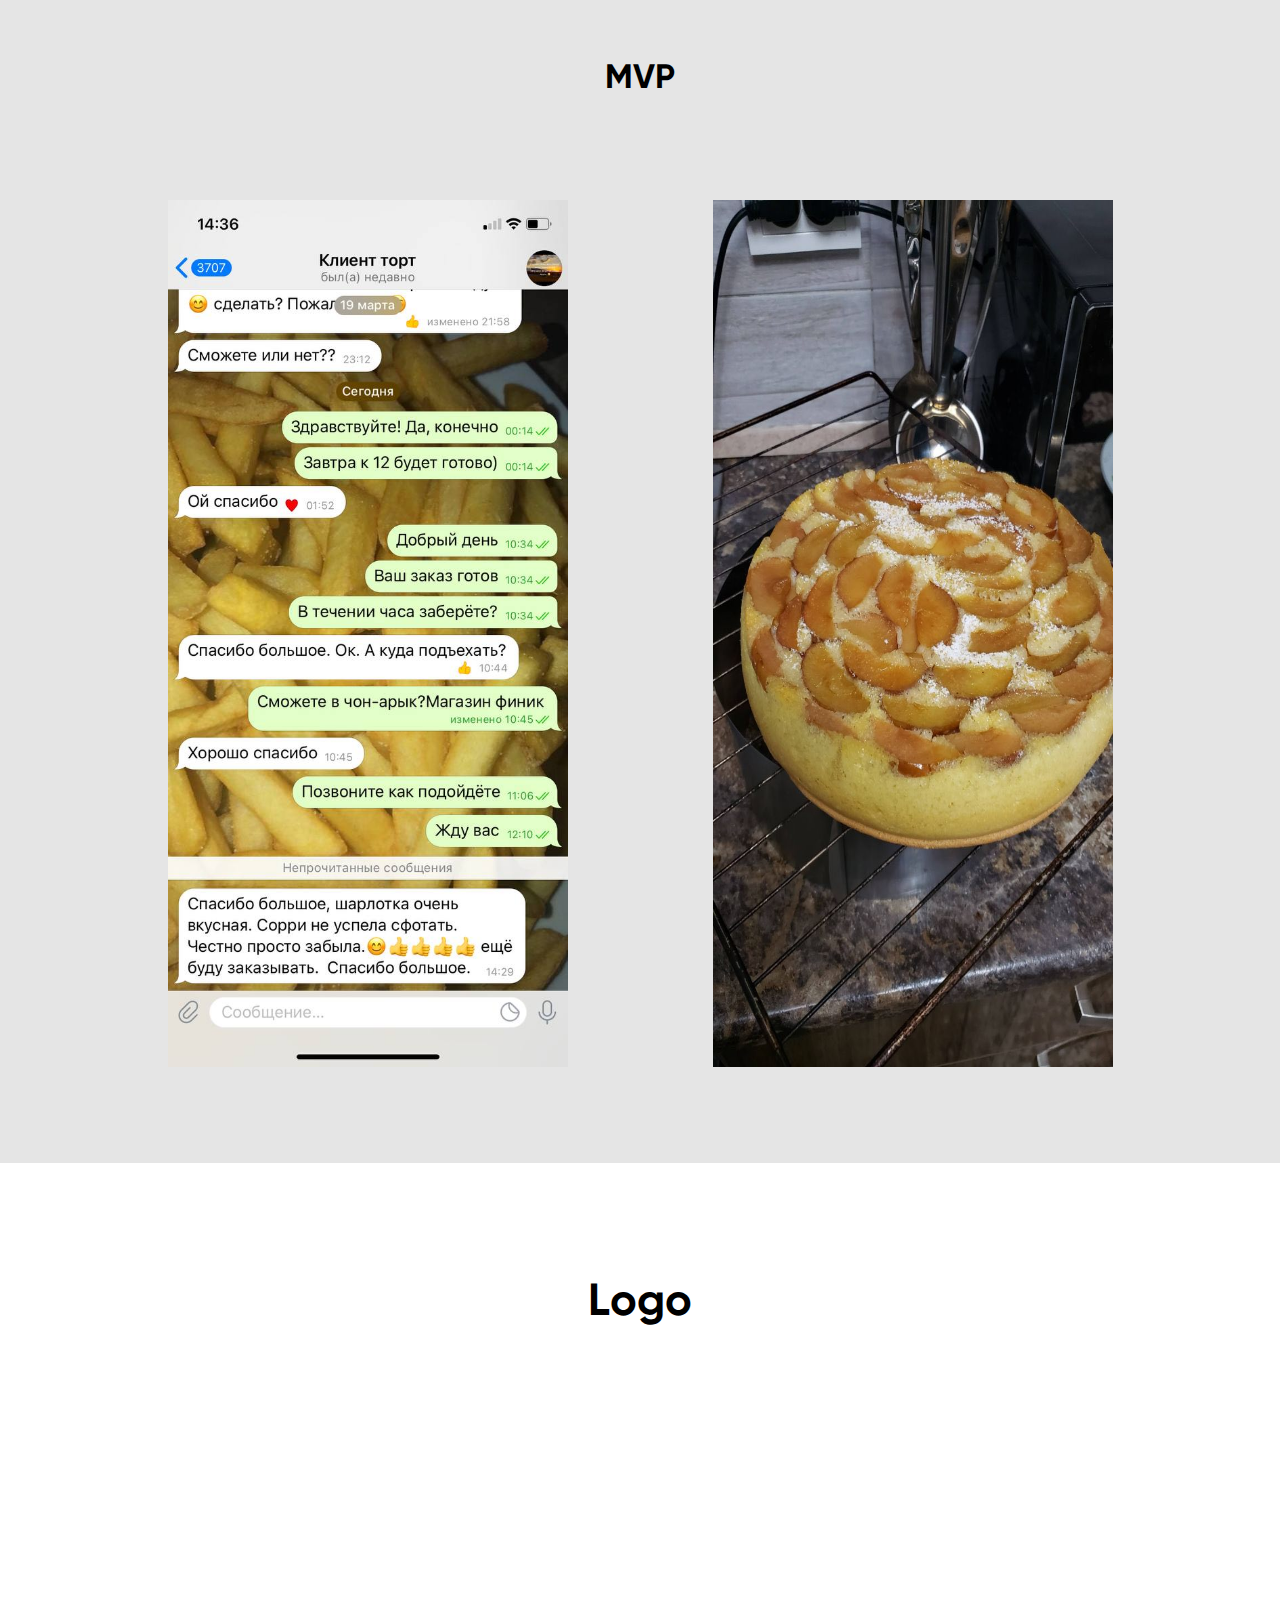
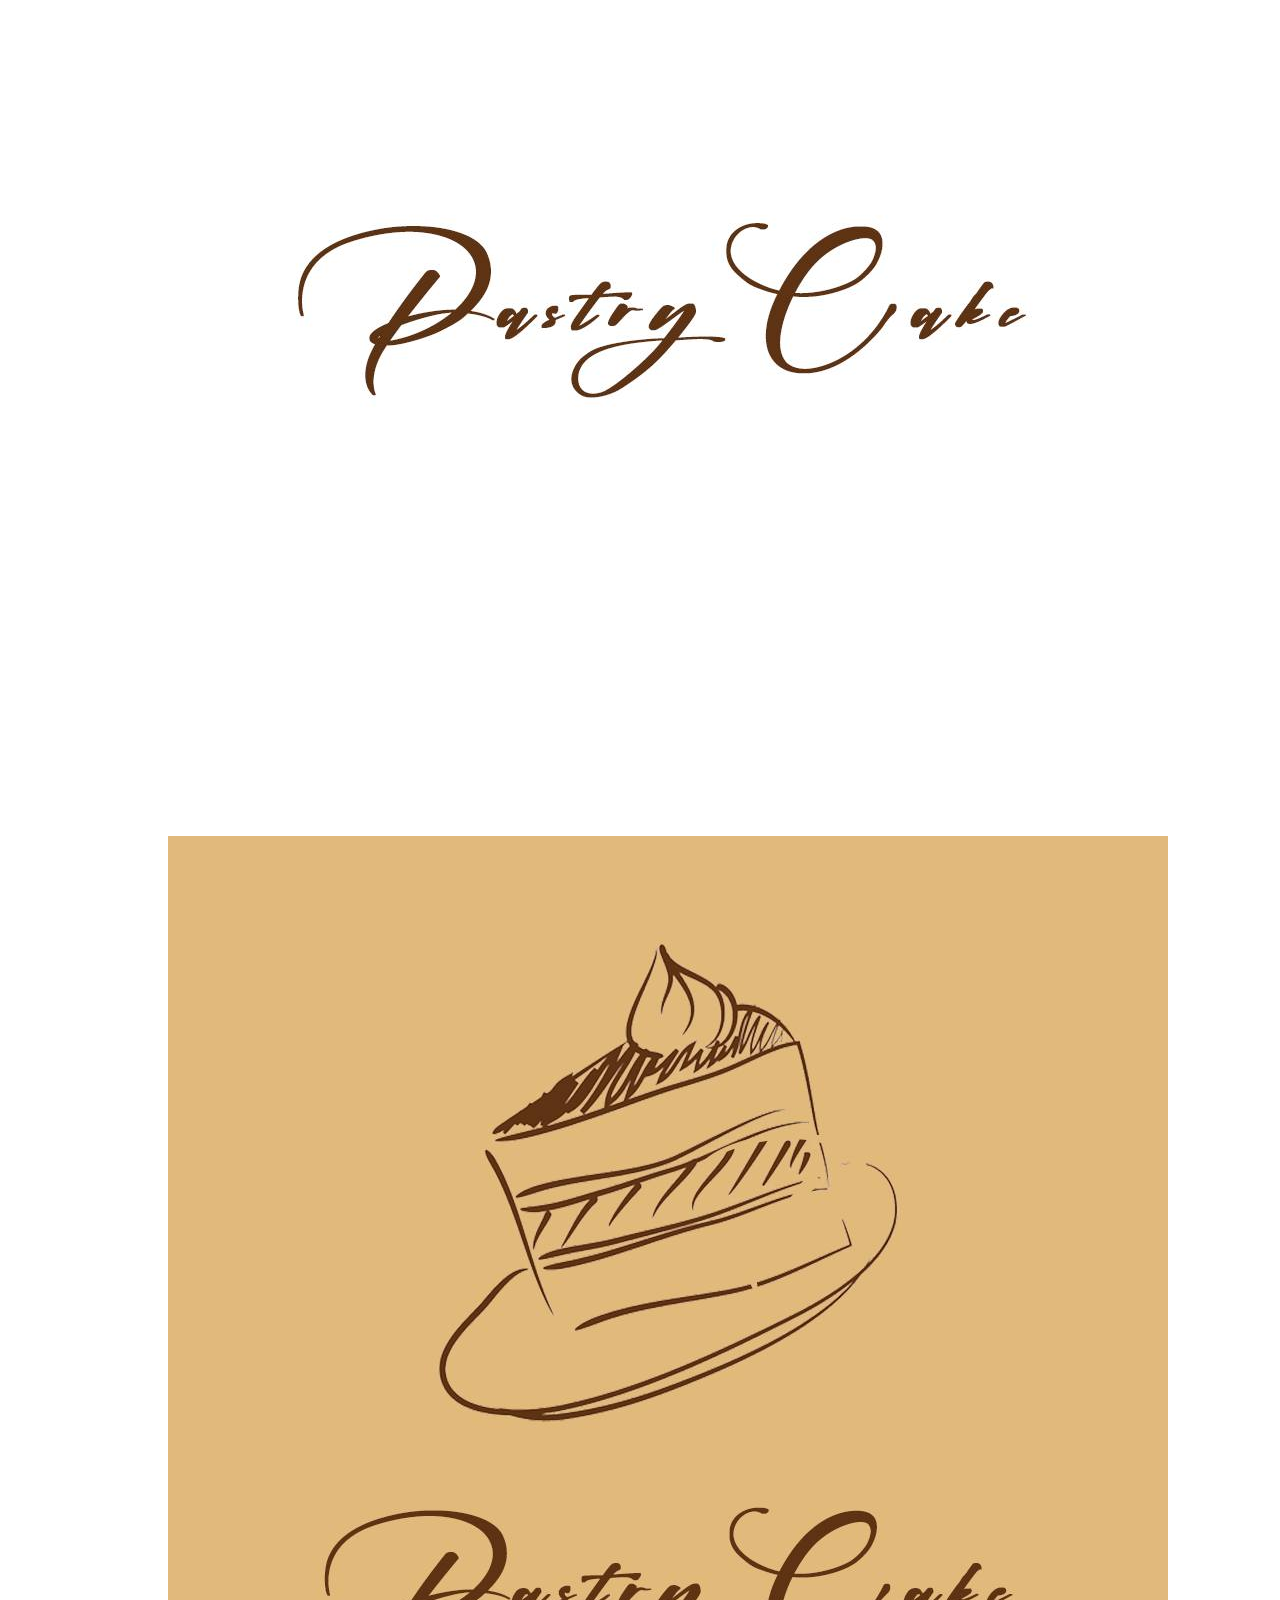
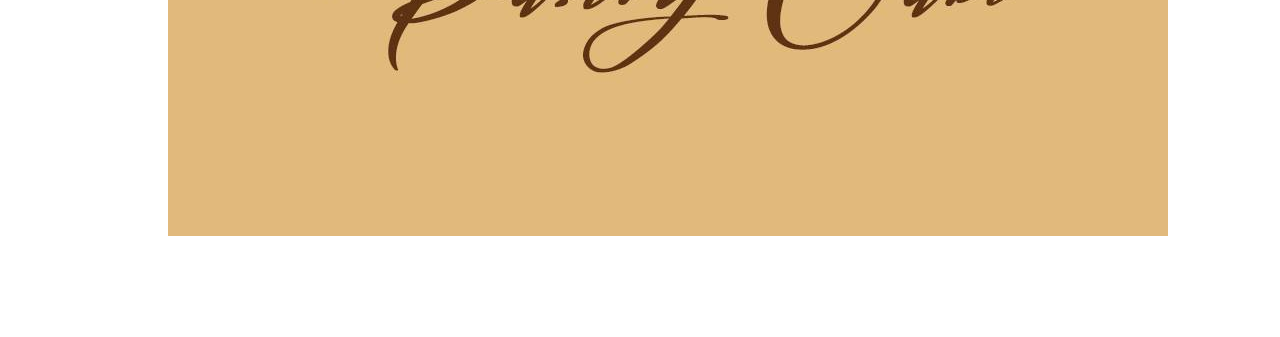
==== commit 1acc0579: "aijamal" ====
--- a/index.html
+++ b/index.html
@@ -13,32 +13,34 @@
             <div class="menu">
                 <div class="container">
                     <header>
-                        <div class="logo">
-                            <img src="images/logo/cake2.jpg" alt="">
+                        <div class="header_container">
+                            <div class="logo">
+                                <img src="images/logo/cake2.jpg" alt="">
+                            </div>
+                            <nav class="menu__inner">
+                                <ul>
+                                    <li>
+                                        <a data-goto=".home" class="home_a btn ordinary menu__link" href="#home">Home</a>
+                                    </li>
+                                    <li>
+                                        <a data-goto=".me" class="btn ordinary menu__link" href="#about_me">About me</a>
+                                    </li>
+                                    <li>
+                                        <a data-goto=".skills" class="btn ordinary menu__link" href="##skills">Insites</a>
+                                    </li>
+                                    <li>
+                                        <a data-goto=".portfolio" class="btn ordinary menu__link" href="#portfolio">Portfolio</a>
+                                    </li>
+                                    <li>
+                                        <a data-goto=".logo" class="btn ordinary menu__link" href="#logo">Logo</a>
+                                    </li>
+                                </ul>
+                            </nav>
                         </div>
-                        <nav class="menu__inner">
-                            <ul>
-                                <li>
-                                    <a class="home_a btn ordinary" href="">Home</a>
-                                </li>
-                                <li>
-                                    <a class="btn ordinary" href="">About me</a>
-                                </li>
-                                <li>
-                                    <a class="btn ordinary" href="">Skills</a>
-                                </li>
-                                <li>
-                                    <a class="btn ordinary" href="">Portfolio</a>
-                                </li>
-                                <li>
-                                    <a class="btn ordinary" href="">Contacts</a>
-                                </li>
-                            </ul>
-                        </nav>
                     </header>
                 </div>
 
-                <div class="home">
+                <div id="home" class="home">
                     <div class="container">
                         <div class="home_inner">
                             <h1>Sharshenbekova Aijamal</h1>
@@ -47,9 +49,9 @@
                     </div>
                 </div>
 
-                <div class="me">
+                <div id="about_me" class="me">
                     <div class="container">
-                        <h2>About me</h2>
+                        <h2 >About me</h2>
                         <p class="p1">Привет, меня зовут Айжамал. Я хочу быть успешной и <br>достичь мною поставленной цели.</p>
                         <p class="p1">Я мечтаю путешествовть по всему миру и узнавать  <br>интересные факты о разных странах</p>
                         <p class="p1"> @@ -61,7 +63,7 @@
                     </div>
                 </div>
 
-                <div class="skills">
+                <div id="#skills" class="skills">
                     <div class="container">
                         <h2>Insites</h2>
                         <div class="skills_blocks">
@@ -93,7 +95,7 @@
                     </div>
                 </div>
 
-                <div class="portfolio">
+                <div id="portfolio" class="portfolio">
                     <div class="container">
                         <h2>MVP</h2>
                         <div class="mvp">
@@ -103,7 +105,7 @@
                     </div>
                 </div>
 
-                <div class="logo_img">
+                <div id="logo" class="logo_img">
                     <div class="container">
                         <h2>Logo</h2>
                         <img src="images/logo/cake1.jpg" alt="cake1">
@@ -114,4 +116,5 @@
             </div>
         </div>
     </body>
+    <script src="main.js"></script>
 </html>                                                                                                                                                                                                                                               --- a/css/core.css
+++ b/css/core.css
@@ -8,6 +8,7 @@
 .container {
     width: 945px;
     margin: 0 auto;
+    position: relative;
 }
 .btn.ordinary {
     color: #9c660f;
--- a/css/style.css
+++ b/css/style.css
@@ -3,6 +3,18 @@
     background: #E1B97C;
 }
 header {
+    background: #E1B97C;
+    position: fixed;
+    top: 0;
+    left: 0;
+    right: 0;
+    width: 100%;
+    z-index: 100;
+
+}
+.header_container {
+    width: 945px;
+    margin: 0 auto;
     display: flex;
     justify-content: space-between;
     align-items: center;
@@ -15,7 +27,6 @@
 .menu__inner ul {
     list-style-type: none;
     padding: 0;
-    height: 54px;
     width: 100%;
     text-align: end;
     height: 10px;
@@ -23,7 +34,7 @@
 .menu__inner ul li {
     display: inline;
 }
-.menu__inner ul li:not(:last-child) {
+.menu__inner ul li {
     margin-right: 50px;
 }
 .menu__inner a {
@@ -35,7 +46,7 @@
 }
 /*HOME*/
 .home {
-    padding: 39px 0 104px;
+    padding: 100px 0;
     background: white;
 }
 .home_inner {
